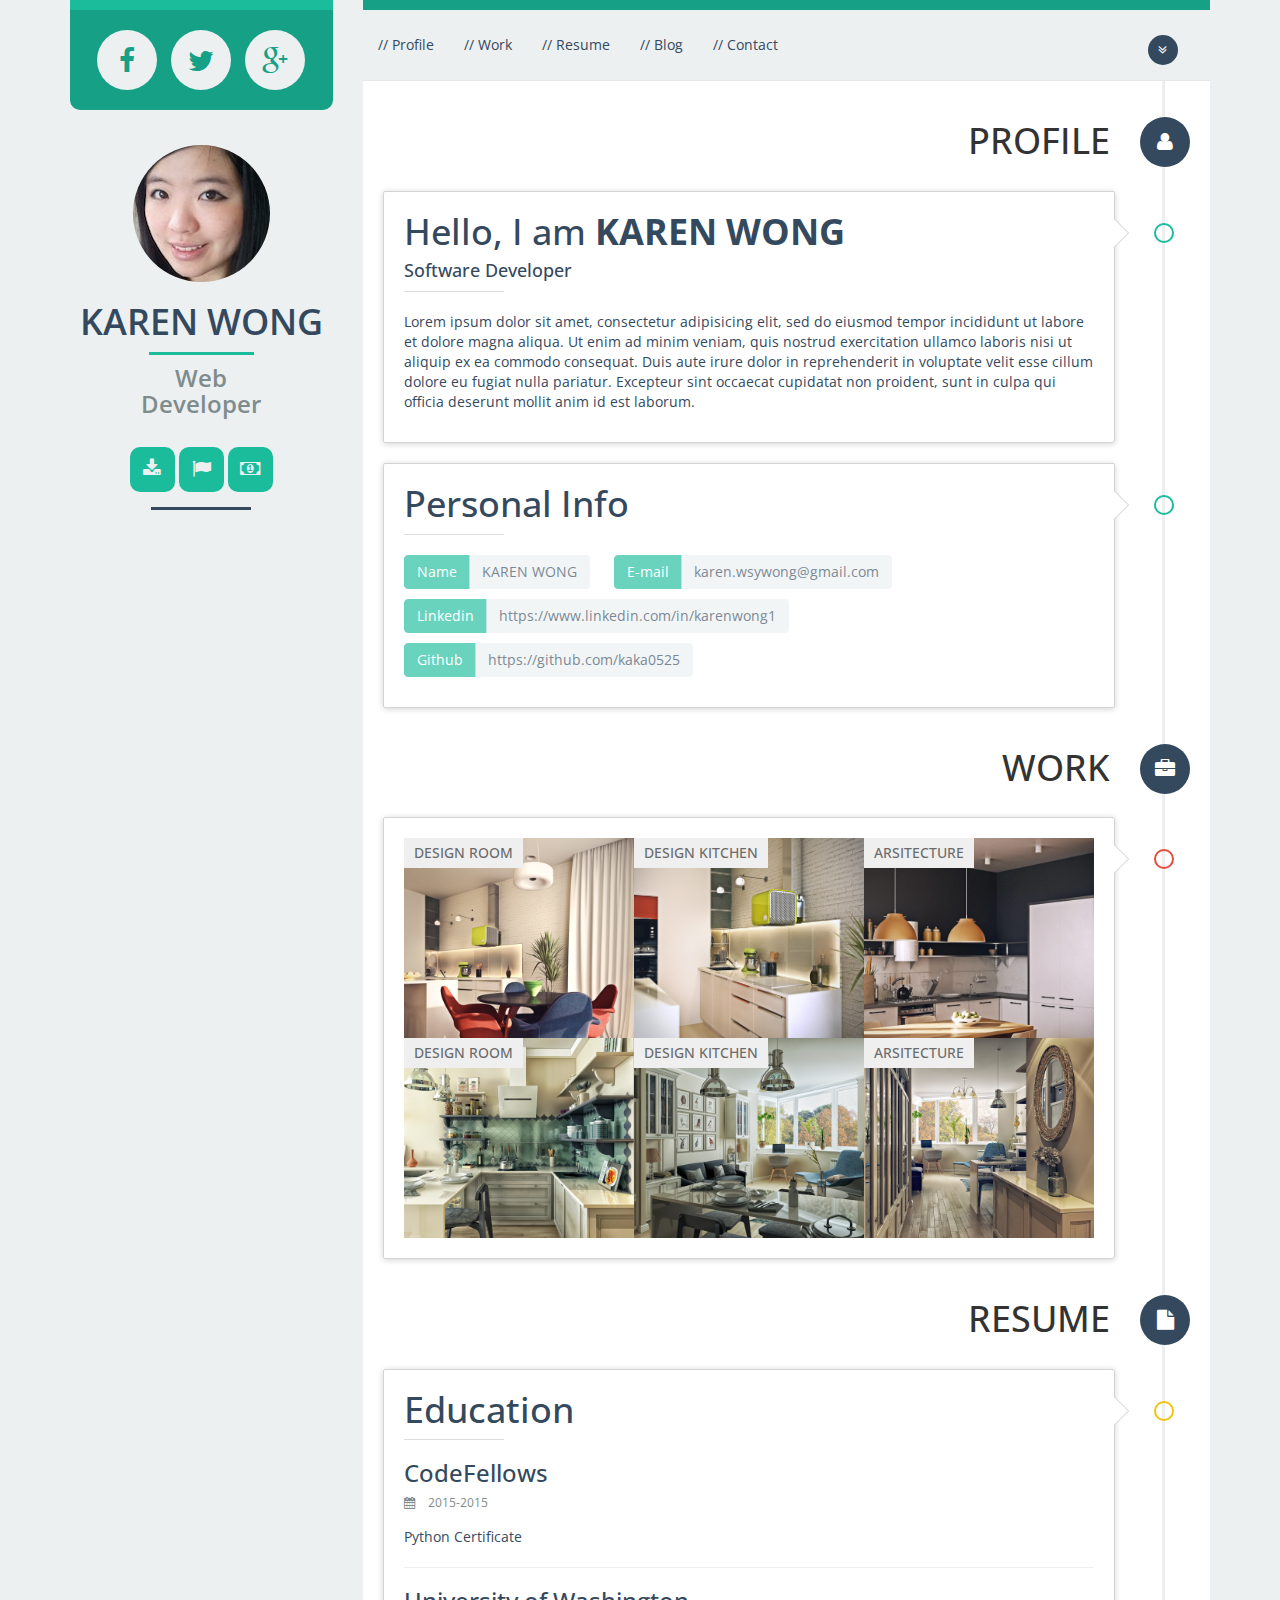
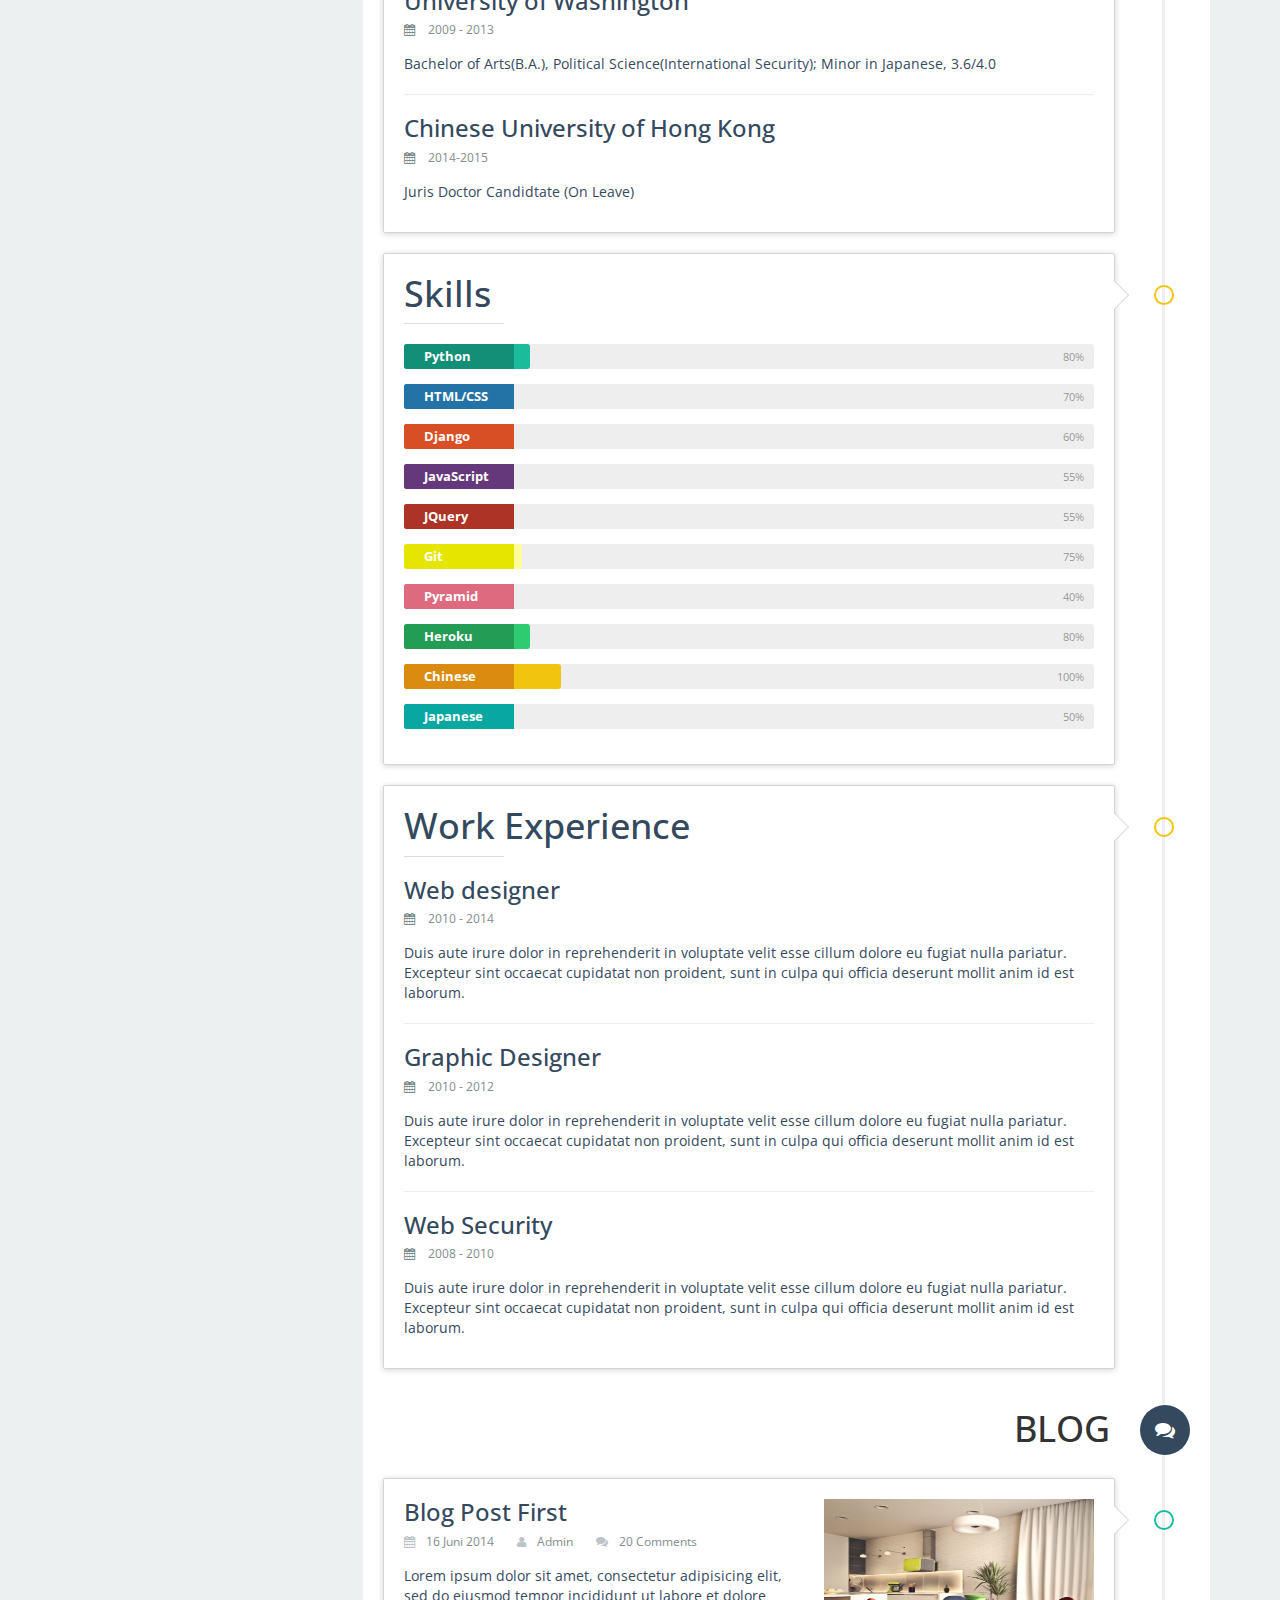
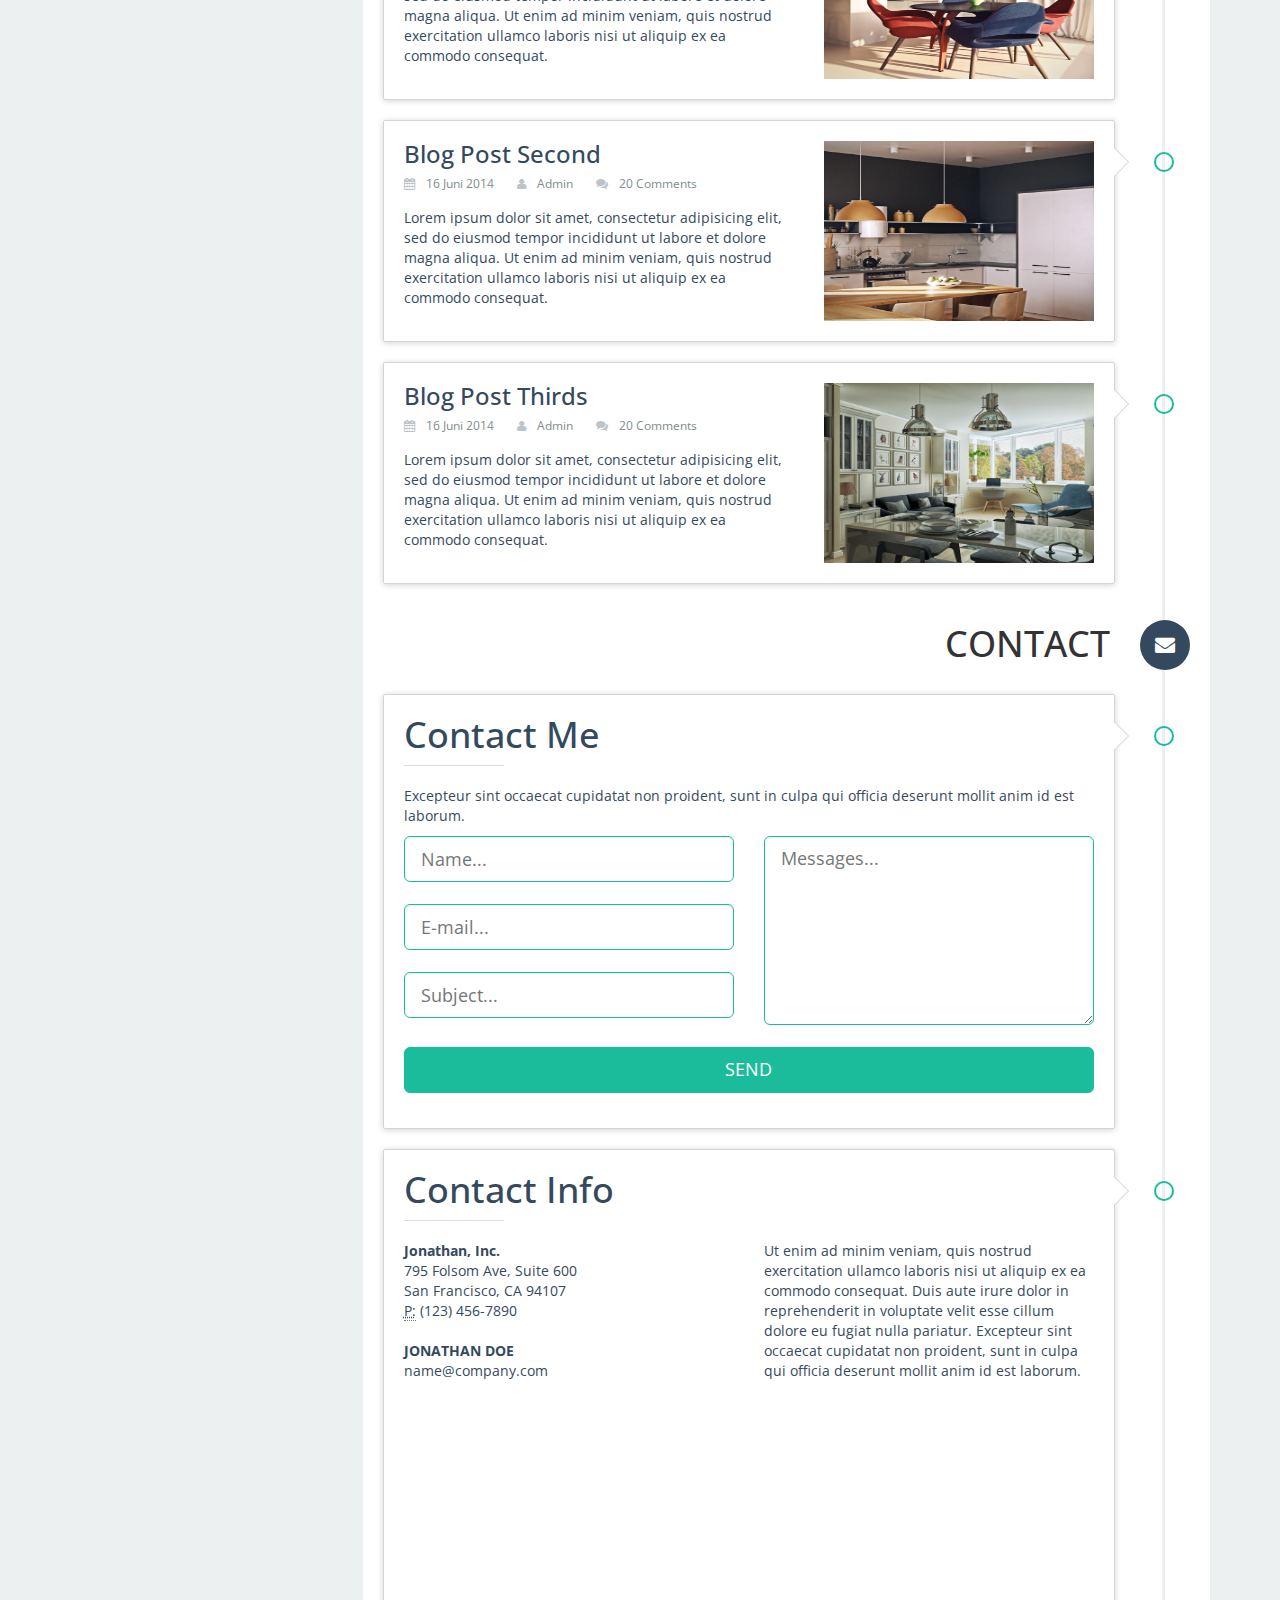
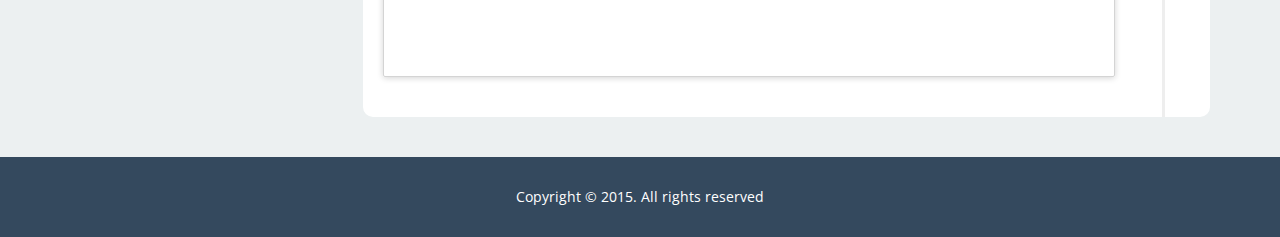
==== karenweb/themes/karenweb/index.html @ 78e3a5cb "initial commit" ====
<!DOCTYPE html>
<html lang="en">
<head>
	<meta charset="utf-8">
    <meta http-equiv="X-UA-Compatible" content="IE=edge">
    <meta name="viewport" content="width=device-width, initial-scale=1">
	<title>Karen Wong</title>
	<meta name="description" content="">
    <meta name="author" content="">
	<link rel="stylesheet" type="text/css" href="css/style.css">
	<!-- HTML5 Shim and Respond.js IE8 support of HTML5 elements and media queries -->
    <!-- WARNING: Respond.js doesn't work if you view the page via file:// -->
    <!--[if lt IE 9]>
      <script src="https://oss.maxcdn.com/libs/html5shiv/3.7.0/html5shiv.js"></script>
      <script src="https://oss.maxcdn.com/libs/respond.js/1.4.2/respond.min.js"></script>
    <![endif]-->
</head>
<body id="page-top">

	<!-- start:main -->
	<div class="container" id="main">
		<div class="row">
			<div class="col-lg-3 col-md-3 col-sm-4 col-xs-12">
				<div id="sidebar">
					<div class="sosmed">
						<div class="text-center">
							<a href="#"><i class="fa fa-facebook fa-2x" data-toggle="tooltip" data-placement="top" title="Facebook"></i></a>
							<a href="#"><i class="fa fa-twitter fa-2x" data-toggle="tooltip" data-placement="top" title="Twitter"></i></a>
							<a href="#"><i class="fa fa-google-plus fa-2x" data-toggle="tooltip" data-placement="top" title="Google Plus"></i></a>
						</div>
					</div>
					<div class="user">
						<div class="text-center">
							<img src="img/user/karen.jpg" class="img-circle">
						</div>
						<div class="user-head">
							<h1>KAREN WONG</h1>
							<div class="hr-center"></div>
							<h5>Web <br>Developer</h5>
						</div>
					</div>
					<div class="link-me">
						<div class="text-center">
							<a href="#"><i class="fa fa-download fa-2x" data-toggle="tooltip" data-placement="top" title="Download My CV"></i></a>
							<a href="#"><i class="fa fa-flag fa-2x" data-toggle="tooltip" data-placement="top" title="Get in Touch"></i></a>
							<a href="#"><i class="fa fa-money fa-2x" data-toggle="tooltip" data-placement="top" title="Hire Me"></i></a>
						</div>
						<div class="hr-center"></div>
					</div>
				</div>
			</div>
			<div class="col-lg-9 col-md-9 col-sm-8 col-xs-12">
				<div id="content">
					<!-- start:navbar -->
					<nav class="navbar navbar-default navbar-static-top" role="navigation">
						<div class="navbar-header page-scroll">
							<button type="button" class="navbar-toggle" data-toggle="collapse" data-target=".navbar-ex1-collapse">
								<span class="sr-only">Toggle navigation</span>
								<span class="icon-bar"></span>
								<span class="icon-bar"></span>
								<span class="icon-bar"></span>
							</button>
						</div>
						<div class="collapse navbar-collapse navbar-ex1-collapse">
							<ul class="nav navbar-nav navbar-left">
								<li class="page-scroll"><a href="#id-profile">// Profile</a></li>
								<li class="page-scroll"><a href="#id-work">// Work</a></li>
								<li class="page-scroll"><a href="#id-resume">// Resume</a></li>
								<li class="page-scroll"><a href="#id-blog">// Blog</a></li>
								<li class="page-scroll"><a href="#id-contact">// Contact</a></li>
							</ul>
							<ul class="nav navbar-nav navbar-right">
								<li class="page-scroll"><a href="#id-work">
									<i class="fa fa-angle-double-down"></i>
								</a></li>
							</ul>
						</div>
					</nav>
					<!-- end:navbar -->

					<!-- start:main content -->
					<div class="main-content">
						<ul class="timeline">
							<!-- start:profile -->
							<li id="id-profile">
								<div class="timeline-badge default"><i class="fa fa-user"></i></div>
								<h1 class="timeline-head">PROFILE</h1>
							</li>
					        <li id="profile">
					          	<div class="timeline-badge primary"></div>
					          	<div class="timeline-panel">
					          		<h1>Hello, I am <strong>KAREN WONG</strong></h1>
					          		<h4>Software Developer</h4>
					          		<div class="hr-left"></div>

					          		<p>Lorem ipsum dolor sit amet, consectetur adipisicing elit, sed do eiusmod
					          		tempor incididunt ut labore et dolore magna aliqua. Ut enim ad minim veniam,
					          		quis nostrud exercitation ullamco laboris nisi ut aliquip ex ea commodo
					          		consequat. Duis aute irure dolor in reprehenderit in voluptate velit esse
					          		cillum dolore eu fugiat nulla pariatur. Excepteur sint occaecat cupidatat non
					          		proident, sunt in culpa qui officia deserunt mollit anim id est laborum.</p>
					          	</div>
					        </li>
					        <li id="personal-info">
					          	<div class="timeline-badge primary"></div>
					          	<div class="timeline-panel">
					          		<h1>Personal Info</h1>
					          		<div class="hr-left"></div>

					          		<div class="btn-group">
									  	<button type="button" disabled class="btn btn-primary">Name</button>
									  	<button type="button" disabled class="btn btn-default">KAREN WONG</button>
									</div>

									<div class="btn-group">
									  	<button type="button" disabled class="btn btn-primary">E-mail</button>
									  	<button type="button" disabled class="btn btn-default">karen.wsywong@gmail.com</button>
									</div>
									<div class="btn-group">
									  	<button type="button" disabled class="btn btn-primary">Linkedin</button>
									  	<button type="button" disabled class="btn btn-default">https://www.linkedin.com/in/karenwong1</button>
									</div>
									<div class="btn-group">
									  	<button type="button" disabled class="btn btn-primary">Github</button>
									  	<button type="button" disabled class="btn btn-default">https://github.com/kaka0525</button>
									</div>
					          	</div>
					        </li>
					        <!-- end:profile -->

					        <!-- start:work -->
					        <li id="id-work">
								<div class="timeline-badge default"><i class="fa fa-briefcase"></i></div>
								<h1 class="timeline-head">WORK</h1>
							</li>
							<li>
					          	<div class="timeline-badge danger"></div>
					          	<div class="timeline-panel">
					            	<div class="timeline-body">
					            		<ul class="thumbs">
								            <li><a href="#thumb1" class="thumbnail" style="background-image: url('img/content/thumbnail.jpg')">
								                <h4>Design Room</h4><span class="description">Get More desain</span></a>
								            </li>
								            <li>
								                <a href="#thumb2" class="thumbnail" style="background-image: url('img/content/thumbnail1.jpg')"><h4>Design Kitchen</h4><span class="description">Beautiful design</span></a>
								            </li>
								            <li>
								                <a href="#thumb3" class="thumbnail" style="background-image: url('img/content/thumbnail3.jpg')"><h4>Arsitecture</h4><span class="description">Clean Design</span></a>
								            </li>
								            <li>
								                <a href="#thumb4" class="thumbnail" style="background-image: url('img/content/thumbnail4.jpg')"><h4>Design Room</h4><span class="description">Beautiful design</span></a>
								            </li>
								            <li>
								                <a href="#thumb5" class="thumbnail" style="background-image: url('img/content/thumbnail5.jpg')"><h4>Design Kitchen</h4><span class="description">Clean Design</span></a>
								            </li>
								            <li>
								                <a href="#thumb6" class="thumbnail" style="background-image: url('img/content/thumbnail6.jpg')"><h4>Arsitecture</h4><span class="description">Get More design</span></a>
								            </li>
								        </ul>

								        <div class="portfolio-content">
								        	<div id="thumb1">
								                <div class="media"><img src="img/content/thumbnail.jpg"/></div>
								                <h1>Design Room</h1>
								                <p>Ut condimentum eros bibendum metus lacinia, ac condimentum justo faucibus. Nam nec dui convallis, sodales sapien in, gravida justo. Pellentesque pulvinar massa a nisl iaculis, quis iaculis elit tincidunt.</p>
								                <a href="#" class="btn btn-primary">Learn More</a>
								            </div>
								            <div id="thumb2">
								                <div class="media"><img src="img/content/thumbnail2.jpg"/></div>
								                <h1>Design Kitchen</h1>
								                <p>Ut condimentum eros bibendum metus lacinia, ac condimentum justo faucibus. Nam nec dui convallis, sodales sapien in, gravida justo. Pellentesque pulvinar massa a nisl iaculis, quis iaculis elit tincidunt.</p>
								                <a href="#" class="btn btn-primary">Learn More</a>
								            </div>
								            <div id="thumb3">
								                <div class="media"><img src="img/content/thumbnail3.jpg"/></div>
								                <h1>Arsitecture</h1>
								                <p>Ut condimentum eros bibendum metus lacinia, ac condimentum justo faucibus. Nam nec dui convallis, sodales sapien in, gravida justo. Pellentesque pulvinar massa a nisl iaculis, quis iaculis elit tincidunt.</p>
								                <a href="#" class="btn btn-primary">Learn More</a>
								            </div>
								            <div id="thumb4">
								                <div class="media"><img src="img/content/thumbnail4.jpg"/></div>
								                <h1>Design Room</h1>
								                <p>Ut condimentum eros bibendum metus lacinia, ac condimentum justo faucibus. Nam nec dui convallis, sodales sapien in, gravida justo. Pellentesque pulvinar massa a nisl iaculis, quis iaculis elit tincidunt.</p>
								                <a href="#" class="btn btn-primary">Learn More</a>
								            </div>
								            <div id="thumb5">
								                <div class="media"><img src="img/content/thumbnail5.jpg"/></div>
								                <h1>Design Kitchen</h1>
								                <p>Ut condimentum eros bibendum metus lacinia, ac condimentum justo faucibus. Nam nec dui convallis, sodales sapien in, gravida justo. Pellentesque pulvinar massa a nisl iaculis, quis iaculis elit tincidunt.</p>
								                <a href="#" class="btn btn-primary">Learn More</a>
								            </div>
								            <div id="thumb6">
								                <div class="media"><img src="img/content/thumbnail6.jpg"/></div>
								                <h1>Arsitecture</h1>
								                <p>Ut condimentum eros bibendum metus lacinia, ac condimentum justo faucibus. Nam nec dui convallis, sodales sapien in, gravida justo. Pellentesque pulvinar massa a nisl iaculis, quis iaculis elit tincidunt.</p>
								                <a href="#" class="btn btn-primary">Learn More</a>
								            </div>
								        </div>
					            	</div>
					          	</div>
					        </li>
					        <!-- end:work -->

					        <!-- start:resume -->
					        <li id="id-resume">
					        	<div class="timeline-badge default"><i class="fa fa-file"></i></div>
					        	<h1 class="timeline-head">RESUME</h1>
					        </li>

					        <li id="resume">
					          	<div class="timeline-badge warning"></div>
					          	<div class="timeline-panel">
						          	<h1>Education</h1>
						          	<div class="hr-left"></div>
						          	<div class="work-experience">
						          		<h3>CodeFellows</h3>
						          		<small><i class="fa fa-calendar"></i> 2015-2015</small>
						          		<p>Python Certificate</p>
						          	</div>
						          	<hr>
						          	<div class="work-experience">
						          		<h3>University of Washington</h3>
						          		<small><i class="fa fa-calendar"></i> 2009 - 2013</small>
						          		<p>Bachelor of Arts(B.A.), Political Science(International Security); Minor in Japanese, 3.6/4.0</p>
						          	</div>
						          	<hr>
						          	<div class="work-experience">
						          		<h3>Chinese University of Hong Kong</h3>
						          		<small><i class="fa fa-calendar"></i> 2014-2015</small>
						          		<p>Juris Doctor Candidtate (On Leave)</p>
						          	</div>
					          	</div>
					        </li>
					        <li>
					          	<div class="timeline-badge warning"></div>
					          	<div class="timeline-panel">
						          	<h1>Skills</h1>
						          	<div class="hr-left"></div>
						          	<div class="skillbar clearfix " data-percent="80%">
										<div class="skillbar-title" style="background: #16a085;"><span>Python</span></div>
										<div class="skillbar-bar" style="background: #1abc9c;"></div>
										<div class="skill-bar-percent">80%</div>
									</div> <!-- End Skill Bar -->

									<div class="skillbar clearfix " data-percent="70%">
										<div class="skillbar-title" style="background: #2980b9;"><span>HTML/CSS</span></div>
										<div class="skillbar-bar" style="background: #3498db;"></div>
										<div class="skill-bar-percent">70%</div>
									</div> <!-- End Skill Bar -->

									<div class="skillbar clearfix " data-percent="60%">
										<div class="skillbar-title" style="background: #F1592A;"><span>Django</span></div>
										<div class="skillbar-bar" style="background: #F1592A;"></div>
										<div class="skill-bar-percent">60%</div>
									</div> <!-- End Skill Bar -->
									<div class="skillbar clearfix " data-percent="55%">
										<div class="skillbar-title" style="background: #703F8A;"><span>JavaScript</span></div>
										<div class="skillbar-bar" style="background: #703F8A;"></div>
										<div class="skill-bar-percent">55%</div>
									</div> <!-- End Skill Bar -->
									<div class="skillbar clearfix " data-percent="55%">
										<div class="skillbar-title" style="background: #c0392b;"><span>JQuery</span></div>
										<div class="skillbar-bar" style="background: #e74c3c;"></div>
										<div class="skill-bar-percent">55%</div>
									</div> <!-- End Skill Bar -->

									<div class="skillbar clearfix " data-percent="75%">
										<div class="skillbar-title" style="background: #FFFF00;"><span>Git</span></div>
										<div class="skillbar-bar" style="background: #FFFF99;"></div>
										<div class="skill-bar-percent">75%</div>
									</div> <!-- End Skill Bar -->

									<div class="skillbar clearfix " data-percent="40%">
										<div class="skillbar-title" style="background: #F7768E;"><span>Pyramid</span></div>
										<div class="skillbar-bar" style="background: #F7768E;"></div>
										<div class="skill-bar-percent">40%</div>
									</div> <!-- End Skill Bar -->


									<div class="skillbar clearfix " data-percent="80%">
										<div class="skillbar-title" style="background: #27ae60;"><span>Heroku</span></div>
										<div class="skillbar-bar" style="background: #2ecc71;"></div>
										<div class="skill-bar-percent">80%</div>
									</div> <!-- End Skill Bar -->

									<div class="skillbar clearfix " data-percent="100%">
										<div class="skillbar-title" style="background: #f39c12;"><span>Chinese</span></div>
										<div class="skillbar-bar" style="background: #f1c40f;"></div>
										<div class="skill-bar-percent">100%</div>
									</div> <!-- End Skill Bar -->
									<div class="skillbar clearfix " data-percent="50%">
										<div class="skillbar-title" style="background: #0ABAB5;"><span>Japanese</span></div>
										<div class="skillbar-bar" style="background: #0ABAB5;"></div>
										<div class="skill-bar-percent">50%</div>
									</div> <!-- End Skill Bar -->
					          	</div>
					        </li>
					        					        </li>
					        <li id="resume">
					          	<div class="timeline-badge warning"></div>
					          	<div class="timeline-panel">
						          	<h1>Work Experience</h1>
						          	<div class="hr-left"></div>
						          	<div class="work-experience">
						          		<h3>Web designer</h3>
						          		<small><i class="fa fa-calendar"></i> 2010 - 2014</small>
						          		<p>Duis aute irure dolor in reprehenderit in voluptate velit esse
						          		cillum dolore eu fugiat nulla pariatur. Excepteur sint occaecat cupidatat non
						          		proident, sunt in culpa qui officia deserunt mollit anim id est laborum.</p>
						          	</div>
						          	<hr>
						          	<div class="work-experience">
						          		<h3>Graphic Designer</h3>
						          		<small><i class="fa fa-calendar"></i> 2010 - 2012</small>
						          		<p>Duis aute irure dolor in reprehenderit in voluptate velit esse
						          		cillum dolore eu fugiat nulla pariatur. Excepteur sint occaecat cupidatat non
						          		proident, sunt in culpa qui officia deserunt mollit anim id est laborum.</p>
						          	</div>
						          	<hr>
						          	<div class="work-experience">
						          		<h3>Web Security</h3>
						          		<small><i class="fa fa-calendar"></i> 2008 - 2010</small>
						          		<p>Duis aute irure dolor in reprehenderit in voluptate velit esse
						          		cillum dolore eu fugiat nulla pariatur. Excepteur sint occaecat cupidatat non
						          		proident, sunt in culpa qui officia deserunt mollit anim id est laborum.</p>
						          	</div>
					          	</div>
					        </li>
					        <!-- end:resume -->

					        <!-- start:blog -->
					        <li id="id-blog">
					        	<div class="timeline-badge default"><i class="fa fa-comments"></i></div>
					        	<h1 class="timeline-head">BLOG</h1>
					        </li>
					        <li>
					          	<div class="timeline-badge primary"></div>
					          	<div class="timeline-panel">
					          		<div class="row" id="blog">
					          			<div class="col-md-7 col-sm-6 col-xs-12">
					          				<div class="blog-content">
					          					<h3><a href="#">Blog Post First</a></h3>
					          					<small><i class="fa fa-calendar"></i> <a href="#">16 Juni 2014</a> <i class="fa fa-user"></i> <a href="#">Admin</a> <i class="fa fa-comments"></i> <a href="#">20 Comments</a></small>
					          					<p>Lorem ipsum dolor sit amet, consectetur adipisicing elit, sed do eiusmod
					          					tempor incididunt ut labore et dolore magna aliqua. Ut enim ad minim veniam,
					          					quis nostrud exercitation ullamco laboris nisi ut aliquip ex ea commodo
					          					consequat.</p>
					          				</div>
					          			</div>
					          			<div class="col-md-5 col-sm-6 col-xs-12">
					          				<img src="img/content/thumbnail.jpg" class="img-responsive">
					          			</div>
					          		</div>
					          	</div>
					        </li>
					        <li>
					          	<div class="timeline-badge primary"></div>
					          	<div class="timeline-panel">
					          		<div class="row" id="blog">
					          			<div class="col-md-7 col-sm-6 col-xs-12">
					          				<div class="blog-content">
					          					<h3><a href="#">Blog Post Second</a></h3>
					          					<small><i class="fa fa-calendar"></i> <a href="#">16 Juni 2014</a> <i class="fa fa-user"></i> <a href="#">Admin</a> <i class="fa fa-comments"></i> <a href="#">20 Comments</a></small>
					          					<p>Lorem ipsum dolor sit amet, consectetur adipisicing elit, sed do eiusmod
					          					tempor incididunt ut labore et dolore magna aliqua. Ut enim ad minim veniam,
					          					quis nostrud exercitation ullamco laboris nisi ut aliquip ex ea commodo
					          					consequat.</p>
					          				</div>
					          			</div>
					          			<div class="col-md-5 col-sm-6 col-xs-12">
					          				<img src="img/content/thumbnail3.jpg" class="img-responsive">
					          			</div>
					          		</div>
					          	</div>
					        </li>
					        <li>
					          	<div class="timeline-badge primary"></div>
					          	<div class="timeline-panel">
					          		<div class="row" id="blog">
					          			<div class="col-md-7 col-sm-6 col-xs-12">
					          				<div class="blog-content">
					          					<h3><a href="#">Blog Post Thirds</a></h3>
					          					<small><i class="fa fa-calendar"></i> <a href="#">16 Juni 2014</a> <i class="fa fa-user"></i> <a href="#">Admin</a> <i class="fa fa-comments"></i> <a href="#">20 Comments</a></small>
					          					<p>Lorem ipsum dolor sit amet, consectetur adipisicing elit, sed do eiusmod
					          					tempor incididunt ut labore et dolore magna aliqua. Ut enim ad minim veniam,
					          					quis nostrud exercitation ullamco laboris nisi ut aliquip ex ea commodo
					          					consequat.</p>
					          				</div>
					          			</div>
					          			<div class="col-md-5 col-sm-6 col-xs-12">
					          				<img src="img/content/thumbnail5.jpg" class="img-responsive">
					          			</div>
					          		</div>
					          	</div>
					        </li>
					        <!-- end:blog -->

					        <!-- start:contact -->
					        <li id="id-contact">
					        	<div class="timeline-badge default"><i class="fa fa-envelope"></i></div>
					        	<h1 class="timeline-head">CONTACT</h1>
					        </li>
					        <li>
					          	<div class="timeline-badge primary"></div>
					          	<div class="timeline-panel">
					          		<h1>Contact Me</h1>
					          		<div class="hr-left"></div>
					          		<p>Excepteur sint occaecat cupidatat non
					          		proident, sunt in culpa qui officia deserunt mollit anim id est laborum.</p>
					          		<form>
					          			<div class="row">
					          				<div class="col-md-6">
					          					<div class="form-group">
					          						<input class="form-control input-lg" placeholder="Name...">
					          					</div>
					          					<div class="form-group">
					          						<input class="form-control input-lg" placeholder="E-mail...">
					          					</div>
					          					<div class="form-group">
					          						<input class="form-control input-lg" placeholder="Subject...">
					          					</div>
					          				</div>
					          				<div class="col-md-6">
					          					<div class="form-group">
					          						<textarea class="form-control input-lg" rows="7" placeholder="Messages..."></textarea>
					          					</div>
					          				</div>
					          			</div>
					          			<div class="form-group">
					          				<button class="btn btn-lg btn-primary btn-block">SEND</button>
					          			</div>
					          		</form>
					          	</div>
					        </li>
					        <li>
					          	<div class="timeline-badge primary"></div>
					          	<div class="timeline-panel">
					          		<h1>Contact Info</h1>
					          		<div class="hr-left"></div>
					          		<div class="row" id="contact">
					          			<div class="col-md-6">
					          				<address>
											  	<strong>Jonathan, Inc.</strong><br>
											  	795 Folsom Ave, Suite 600<br>
											  	San Francisco, CA 94107<br>
											  	<abbr title="Phone">P:</abbr> (123) 456-7890
											</address>

											<address>
											  	<strong>JONATHAN DOE</strong><br>
											  	<a href="mailto:#">name@company.com</a>
											</address>
					          			</div>
					          			<div class="col-md-6">
					          				<p>Ut enim ad minim veniam,
					          				quis nostrud exercitation ullamco laboris nisi ut aliquip ex ea commodo
					          				consequat. Duis aute irure dolor in reprehenderit in voluptate velit esse
					          				cillum dolore eu fugiat nulla pariatur. Excepteur sint occaecat cupidatat non
					          				proident, sunt in culpa qui officia deserunt mollit anim id est laborum.</p>
					          			</div>
					          		</div>
					          		<div class="row">
					          			<div class="col-md-12">
					          				<iframe src="https://www.google.com/maps/embed?pb=!1m18!1m12!1m3!1d63245.97055414073!2d110.37484495!3d-7.803250449999999!2m3!1f0!2f0!3f0!3m2!1i1024!2i768!4f13.1!3m3!1m2!1s0x2e7a5787bd5b6bc5%3A0x21723fd4d3684f71!2sYogyakarta!5e0!3m2!1sen!2s!4v1402929155034" width="100%" height="250" frameborder="0" style="border:0"></iframe>
					          			</div>
					          		</div>
					          	</div>
					        </li>
					        <!-- end:contact -->
					    </ul>
					</div>
					<!-- end:main content -->
				</div>
			</div>
		</div>
	</div>
	<!-- end:main -->

	<!-- start:footer -->
	<footer>
		<div class="container">
			<div class="text-center">
				<p>Copyright &copy; 2015. All rights reserved</p>
			</div>
		</div>
	</footer>
	<!-- end:footer -->

	<!-- start:javascript -->
	<script src="js/jquery-1.11.1.min.js"></script>
	<script src="js/bootstrap.min.js"></script>
	<script src="js/karen.js"></script>
	<script src="js/portfolio.jquery.js"></script>
	<script src="js/jquery.easing.min.js"></script>
	<script src="js/scrolling-nav.js"></script>
	<script src="js/jquery.scrollUp.js"></script>
	<!-- end:javascript -->

</body>
</html>
---- karenweb/themes/karenweb/css/style.css ----
/*
	Name	: Marinka Theme;
	Version	: 1.0;
	Created : 16 Juni 2014;
*/

/*	IMPORT
===========================*/

@import url('bootstrap.min.css');
@import url('font-awesome.min.css');
@import url('portfolio.jquery.css');
@import url(http://fonts.googleapis.com/css?family=Open+Sans:400,300,600,700,800);

/* GENERAL
===========================*/

html, body{
	margin: 0;
	padding: 0;
}

body{
	font-family: "Open Sans", sans-serif;
	font-weight: 400;
	background-color: #ecf0f1;
	scrollbar-face-color: #121212;
}

::-webkit-scrollbar {
	width: 8px;
}

::-webkit-scrollbar-track {
	background-color: #121212;
}

::-webkit-scrollbar-thumb {
	background-color: #1ccdab;
	-webkit-border-radius: 2px;
	   -moz-border-radius: 2px;
	    -ms-border-radius: 2px;
		 -o-border-radius: 2px;
			border-radius: 2px;
}

::-webkit-scrollbar-button {
	display: none;
}

::-webkit-scrollbar-corner {
	background-color: #000000;
}

#scrollUp {
	bottom: 20px;
	right: 20px;
	height: 38px;  /* Height of image */
	width: 38px; /* Width of image */
	background: url(../img/top.png) no-repeat;
}

.btn.btn-default{
	background-color: #ecf0f1;
	color: #34495e;
	border: 1px solid #ecf0f1;
}

.btn.btn-default:hover{
	background-color: #bdc3c7;
	color: #34495e;
	border: 1px solid #bdc3c7;
	transition: all 1s ease;
	-webkit-transition: all 1s ease;
	   -moz-transition: all 1s ease;
	    -ms-transition: all 1s ease;
	     -o-transition: all 1s ease;
}

.btn.btn-primary{
	background-color: #1abc9c;
	color: #fff;
	border: 1px solid #1abc9c;
}

.btn.btn-primary:hover{
	background-color: #16a085;
	color: #fff;
	border: 1px solid #16a085;
	transition: all 1s ease;
	-webkit-transition: all 1s ease;
	   -moz-transition: all 1s ease;
	    -ms-transition: all 1s ease;
	     -o-transition: all 1s ease;
}

.btn.btn-success{
	background-color: #2ecc71;
	color: #fff;
	border: 1px solid #2ecc71;
}

.btn.btn-success:hover{
	background-color: #27ae60;
	color: #fff;
	border: 1px solid #27ae60;
	transition: all 1s ease;
	-webkit-transition: all 1s ease;
	   -moz-transition: all 1s ease;
	    -ms-transition: all 1s ease;
	     -o-transition: all 1s ease;
}

.btn.btn-info{
	background-color: #3498db;
	color: #fff;
	border: 1px solid #3498db;
}

.btn.btn-info:hover{
	background-color: #2980b9;
	color: #fff;
	border: 1px solid #2980b9;
	transition: all 1s ease;
	-webkit-transition: all 1s ease;
	   -moz-transition: all 1s ease;
	    -ms-transition: all 1s ease;
	     -o-transition: all 1s ease;
}

.btn.btn-warning{
	background-color: #f1c40f;
	color: #fff;
	border: 1px solid #f1c40f;
}

.btn.btn-warning:hover{
	background-color: #f39c12;
	color: #fff;
	border: 1px solid #f39c12;
	transition: all 1s ease;
	-webkit-transition: all 1s ease;
	   -moz-transition: all 1s ease;
	    -ms-transition: all 1s ease;
	     -o-transition: all 1s ease;
}

.btn.btn-danger{
	background-color: #e74c3c;
	color: #fff;
	border: 1px solid #e74c3c;
}

.btn.btn-danger{
	background-color: #c0392b;
	color: #fff;
	border: 1px solid #c0392b;
	transition: all 1s ease;
	-webkit-transition: all 1s ease;
	   -moz-transition: all 1s ease;
	    -ms-transition: all 1s ease;
	     -o-transition: all 1s ease;
}

.btn-group{
	margin-right: 20px;
	margin-bottom: 10px;
}

.input-lg{
	margin-bottom: 22px;
}

.form-control{
	border: 1px solid #1abc9c;
}

.form-control:focus{
	border: 1px solid #ecf0f1;
	box-shadow: none;
	-webkit-box-shadow: none;
	   -moz-box-shadow: none;
	    -ms-box-shadow: none;
	     -o-box-shadow: none;
	background-color: #ecf0f1;
	transition: all 1s ease;
	-webkit-transition: all 1s ease;
	   -moz-transition: all 1s ease;
	    -ms-transition: all 1s ease;
	     -o-transition: all 1s ease;
}

/* SIDEBAR
===========================*/

#sidebar{
	border-top: 10px solid #1abc9c;
	margin-bottom: 30px;
}

#sidebar .sosmed{
	background-color: #16a085;
	margin-bottom: 35px;
	padding: 20px;
	color: #ecf0f1;
	border-bottom-right-radius: 10px;
	-webkit-border-bottom-right-radius: 10px;
	   -moz-border-bottom-right-radius: 10px;
	    -ms-border-bottom-right-radius: 10px;
	     -o-border-bottom-right-radius: 10px;
	border-bottom-left-radius: 10px;
	-webkit-border-bottom-left-radius: 10px;
	   -moz-border-bottom-left-radius: 10px;
	    -ms-border-bottom-left-radius: 10px;
	     -o-border-bottom-left-radius: 10px;
}

#sidebar .sosmed a{
	color: #ecf0f1;
	margin-right: 5px;
	margin-left: 5px;
}

#sidebar .sosmed a i.fa{
	background-color: #ecf0f1;
	color: #16a085;
	width: 60px;
	height: 60px;
	border-radius: 100%;
	-webkit-border-radius: 100%;
	   -moz-border-radius: 100%;
	    -ms-border-radius: 100%;
	     -o-border-radius: 100%;
	padding-top: 18px;
}

#sidebar .sosmed a i.fa:hover{
	background-color: #bdc3c7;
	transition: all 1s ease;
	-webkit-transition: all 1s ease;
	   -moz-transition: all 1s ease;
	    -ms-transition: all 1s ease;
	     -o-transition: all 1s ease;
}

#sidebar .user{
	margin-bottom: 30px;
}

/*#sidebar .user img{
	border: 10px solid #bdc3c7;
}*/

#sidebar .user .user-head{
	text-align: center;
}

#sidebar .user .user-head h1{
	color: #34495e;
	font-weight: 600;
}

#sidebar .user .user-head h5{
	font-weight: 600;
	color: #7f8c8d;
	font-size: 18pt;
}

#sidebar .user .user-head .hr-center{
	height: 3px;
	background-color: #1abc9c;
	width: 40%;
	display: block;
	margin: 0 auto;
}

#sidebar .link-me{
	margin-top: 30px;
}

#sidebar .link-me i.fa{
	background-color: #1abc9c;
	color: #ecf0f1;
	width: 45px;
	height: 45px;
	padding-top: 13px;
	border-radius: 10px;
	font-size: 14pt;
	-webkit-border-radius: 10px;
	   -moz-border-radius: 10px;
	    -ms-border-radius: 10px;
	     -o-border-radius: 10px;
}

#sidebar .link-me i.fa:hover{
	background-color: #bdc3c7;
	transition: all 1s ease;
	-webkit-transition: all 1s ease;
	   -moz-transition: all 1s ease;
	    -ms-transition: all 1s ease;
	     -o-transition: all 1s ease;
}

#sidebar .link-me .hr-center{
	height: 3px;
	background-color: #34495e;
	margin: 0 auto;
	width: 100px;
	margin-top: 15px;
}

/* CONTENT
===========================*/

#content{
	background-color: #fff;
	border-top: 10px solid #16a085;
	border-bottom-right-radius: 10px;
	-webkit-border-bottom-right-radius: 10px;
	   -moz-border-bottom-right-radius: 10px;
	    -ms-border-bottom-right-radius: 10px;
	     -o-border-bottom-right-radius: 10px;
	border-bottom-left-radius: 10px;
	-webkit-border-bottom-left-radius: 10px;
	   -moz-border-bottom-left-radius: 10px;
	    -ms-border-bottom-left-radius: 10px;
	     -o-border-bottom-left-radius: 10px;
}

#content .navbar{
	margin-bottom: 0;
	background-color: #ecf0f1;
}

#content .navbar-default .navbar-nav > .active > a,
#content .navbar-default .navbar-nav > .active > a:hover,
#content .navbar-default .navbar-nav > .active > a:focus{
	border-radius: 6px;
	-webkit-border-radius: 6px;
	   -moz-border-radius: 6px;
	    -ms-border-radius: 6px;
	     -o-border-radius: 6px;
}

#content .navbar-default .navbar-collapse,
#content .navbar-default .navbar-form{
	margin-top: 10px;
}

#content .navbar-default ul.nav li a{
	color: #34495e;
}

#content .navbar-default ul.nav li a:hover{
	color: #1abc9c;
	transition: all 1s ease;
	-webkit-transition: all 1s ease;
	   -moz-transition: all 1s ease;
	    -ms-transition: all 1s ease;
	     -o-transition: all 1s ease;
}

#content .navbar ul.nav.navbar-right{
	margin-right: 17px !important;
}

#content .navbar ul.nav.navbar-right i.fa{
	background-color: #34495e;
	color: #fff;
	width: 30px;
	padding-top: 8px;
	padding-left: 10px;
	border-radius: 100%;
	-webkit-border-radius: 100%;
	   -moz-border-radius: 100%;
	    -ms-border-radius: 100%;
	     -o-border-radius: 100%;
	height: 30px;
}

#content .main-content{
	padding: 0 20px;
}

.timeline {
  	list-style: none;
  	padding: 20px 0 20px;
  	position: relative;
}

.timeline:before {
  	top: 0;
  	bottom: 0;
  	position: absolute;
  	content: " ";
  	width: 3px;
  	background-color: #eeeeee;
  	right: 25px;
  	margin-left: -1.5px;
}

.timeline > li {
  	margin-bottom: 20px;
  	position: relative;
}

.timeline > li:before,
.timeline > li:after {
  	content: " ";
  	display: table;
}

.timeline > li:after {
  	clear: both;
}

.timeline > li:before,
.timeline > li:after {
  	content: " ";
  	display: table;
}

.timeline > li:after {
  	clear: both;
}

.timeline > li > .timeline-panel {
  	width: calc( 100% - 75px );
  	float: left;
  	color: #34495e;
  	border: 1px solid #d4d4d4;
  	border-radius: 2px;
  	padding: 20px;
  	position: relative;
  	-webkit-box-shadow: 0 1px 6px rgba(0, 0, 0, 0.175);
  	box-shadow: 0 1px 6px rgba(0, 0, 0, 0.175);
}

.timeline > li > .timeline-panel:before {
  	position: absolute;
  	top: 26px;
  	right: -15px;
  	display: inline-block;
  	border-top: 15px solid transparent;
  	border-left: 15px solid #ccc;
  	border-right: 0 solid #ccc;
  	border-bottom: 15px solid transparent;
  	content: " ";
}

.timeline > li > .timeline-panel:after {
  	position: absolute;
  	top: 27px;
  	right: -14px;
  	display: inline-block;
  	border-top: 14px solid transparent;
  	border-left: 14px solid #fff;
  	border-right: 0 solid #fff;
  	border-bottom: 14px solid transparent;
  	content: " ";
}

.timeline > li > .timeline-panel h1{
	margin-top: 0;
}

.timeline > li > .timeline-panel .hr-left{
	height: 1px;
	width: 100px;
	margin-bottom: 20px;
	background-color: #ddd;
}

.timeline .timeline-head{
	text-align: right;
	margin-right: 80px;
	margin-top: 20px;
}

.timeline > li > .timeline-badge {
  	color: #fff;
  	width: 50px;
  	height: 50px;
  	line-height: 50px;
  	font-size: 1.4em;
  	text-align: center;
  	position: absolute;
  	top: 16px;
  	right: 0px;
  	margin-left: -25px;
  	background-color: #999999;
  	z-index: 100;
  	border-top-right-radius: 50%;
  	border-top-left-radius: 50%;
  	border-bottom-right-radius: 50%;
  	border-bottom-left-radius: 50%;
}

.timeline > li.timeline-inverted > .timeline-panel {
  	float: right;
}

.timeline > li.timeline-inverted > .timeline-panel:before {
  	border-left-width: 0;
  	border-right-width: 15px;
  	left: -15px;
  	right: auto;
}

.timeline > li.timeline-inverted > .timeline-panel:after {
  	border-left-width: 0;
  	border-right-width: 14px;
  	left: -14px;
  	right: auto;
}

.timeline-badge.primary {
  	background-color: transparent !important;
  	width: 20px !important;
  	height: 20px !important;
  	right: 16.5px !important;
  	top: 32px !important;
  	border: 2px solid #1abc9c;
}

.timeline-badge.success {
  	background-color: transparent !important;
  	width: 20px !important;
  	height: 20px !important;
  	right: 16.5px !important;
  	top: 32px !important;
  	border: 2px solid #2ecc71;
}

.timeline-badge.warning {
  	background-color: transparent !important;
  	width: 20px !important;
  	height: 20px !important;
  	right: 16.5px !important;
  	top: 32px !important;
  	border: 2px solid #f1c40f;
}

.timeline-badge.danger {
  	background-color: transparent !important;
  	width: 20px !important;
  	height: 20px !important;
  	right: 16.5px !important;
  	top: 32px !important;
  	border: 2px solid #e74c3c;
}

.timeline-badge.info {
  	background-color: transparent !important;
  	width: 20px !important;
  	height: 20px !important;
  	right: 16.5px !important;
  	top: 32px !important;
  	border: 2px solid #3498db;
}

.timeline-badge.default{
	background-color: #34495e !important;
}

.timeline-title {
  	margin-top: 0;
  	color: inherit;
}

.timeline-body > p,
.timeline-body > ul {
  	margin-bottom: 0;
}

.timeline-body > p + p {
  	margin-top: 5px;
}

/*	WORK
==========================*/

.thumbnail{
	padding: 0;
	border: none;
}

.thumbnail:hover{
	border: none;
}

/*	RESUME
==========================*/

#resume i.fa{
	margin-right: 10px;
}

/*	WORK EXPERIENCE
==========================*/

.work-experience h3{
	margin-bottom: 5px;
}

.work-experience small{
	color: #7f8c8d;
}

.work-experience p{
	margin-top: 15px;
}

/*	Skills
===========================*/

.skillbar {
	position:relative;
	display:block;
	margin-bottom:15px;
	width:100%;
	background:#eee;
	height:25px;
	border-radius:3px;
	-moz-border-radius:3px;
	-webkit-border-radius:3px;
	-webkit-transition:0.4s linear;
	-moz-transition:0.4s linear;
	-ms-transition:0.4s linear;
	-o-transition:0.4s linear;
	transition:0.4s linear;
	-webkit-transition-property:width, background-color;
	-moz-transition-property:width, background-color;
	-ms-transition-property:width, background-color;
	-o-transition-property:width, background-color;
	transition-property:width, background-color;
}

.skillbar-title {
	position:absolute;
	top:0;
	left:0;
	width:110px;
	font-weight:bold;
	font-size:13px;
	color:#ffffff;
	background:#6adcfa;
	-webkit-border-top-left-radius:3px;
	-webkit-border-bottom-left-radius:4px;
	-moz-border-radius-topleft:3px;
	-moz-border-radius-bottomleft:3px;
	border-top-left-radius:3px;
	border-bottom-left-radius:3px;
}

.skillbar-title span {
	display:block;
	background:rgba(0, 0, 0, 0.1);
	padding:0 20px;
	height:25px;
	line-height:25px;
	-webkit-border-top-left-radius:3px;
	-webkit-border-bottom-left-radius:3px;
	-moz-border-radius-topleft:3px;
	-moz-border-radius-bottomleft:3px;
	border-top-left-radius:3px;
	border-bottom-left-radius:3px;
}

.skillbar-bar {
	height:25px;
	width:0px;
	background:#6adcfa;
	border-radius:3px;
	-moz-border-radius:3px;
	-webkit-border-radius:3px;
}

.skill-bar-percent {
	position:absolute;
	right:10px;
	top:0;
	font-size:11px;
	height:25px;
	line-height:25px;
	color:#ffffff;
	color:rgba(0, 0, 0, 0.4);
}

/*	BLOG
==============================*/

#blog .blog-content h3{
	margin-top: 0;
	margin-bottom: 5px;
}

#blog .blog-content h3 a{
	text-decoration: none;
	color: #34495e;
}

#blog .blog-content h3 a:hover{
	color: #1abc9c;
	transition: all 1s ease;
	-webkit-transition: all 1s ease;
	   -moz-transition: all 1s ease;
	    -ms-transition: all 1s ease;
	     -o-transition: all 1s ease;
}

#blog .blog-content small i.fa{
	margin-right: 8px;
	color: #bdc3c7;
}

#blog .blog-content small a{
	margin-right: 20px;
	color: #7f8c8d;
	text-decoration: none;
}

#blog .blog-content small a:hover{
	color: #1abc9c;
	transition: all 1s ease;
	-webkit-transition: all 1s ease;
	   -moz-transition: all 1s ease;
	    -ms-transition: all 1s ease;
	     -o-transition: all 1s ease;
}

#blog .blog-content p{
	margin-top: 15px;
}

#blog img{
	height: 180px;
	width: 100%;
}

/*	CONTACT
===========================*/

#contact a{
	color: #34495e;
	text-decoration: none;
}

#contact a:hover{
	color: #1abc9c;
	transition: all 1s ease;
	-webkit-transition: all 1s ease;
	   -moz-transition: all 1s ease;
	    -ms-transition: all 1s ease;
	     -o-transition: all 1s ease;
}

/*	FOOTER
=============================*/

footer{
	background-color: #34495e;
	padding: 30px 20px 20px 20px;
	margin-top: 30px;
}

footer p{
	color: #fff;
}

.top-nav-collapse {
        /* Customize the look and feel of the collapsed top nav here */
        padding: 0;
        background-color: #08c;
        border-bottom: 1px scroller #ccc;
        z-index: 1030 !important;
        position: fixed !important;
    }

/*	RESPONSIVE
=============================*/

/* Smartphones (portrait) ----------- */
@media only screen and (max-width : 320px) {
/* Styles */

}

@media only screen and (max-width : 480px) {
/* Styles */

	.timeline-panel h1{
		font-size: 20pt;
	}

	.timeline-panel p{
		font-size: 10pt;
	}

	.timeline-panel address{
		font-size: 10pt;
	}

	.timeline-panel .skillbar-title{
		width: 55px;
	}

	.timeline-panel .skillbar-title span{
		padding: 0 5px;
		font-size: 6pt;
	}

	.timeline-panel .skill-bar-percent{
		font-size: 6pt;
	}

	#personal-info .btn-group button{
		font-size: 8pt;
	}

}
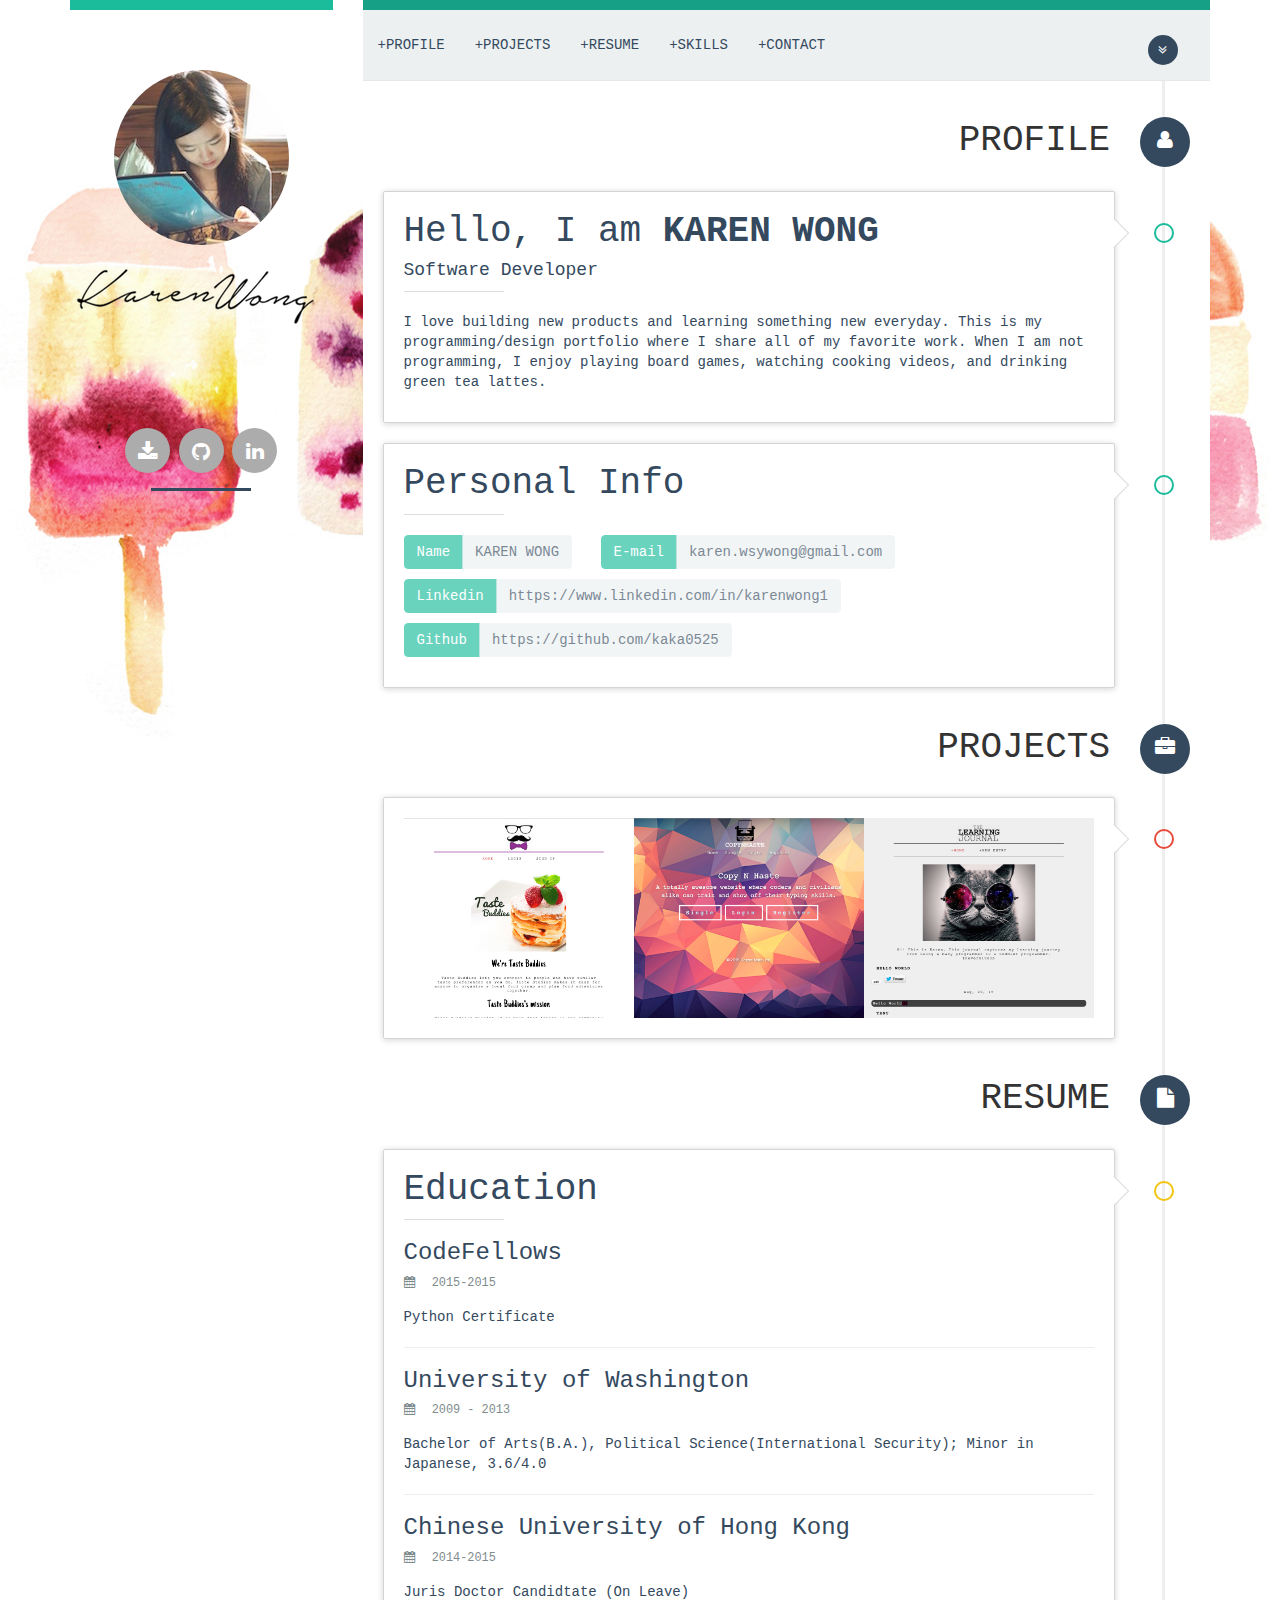
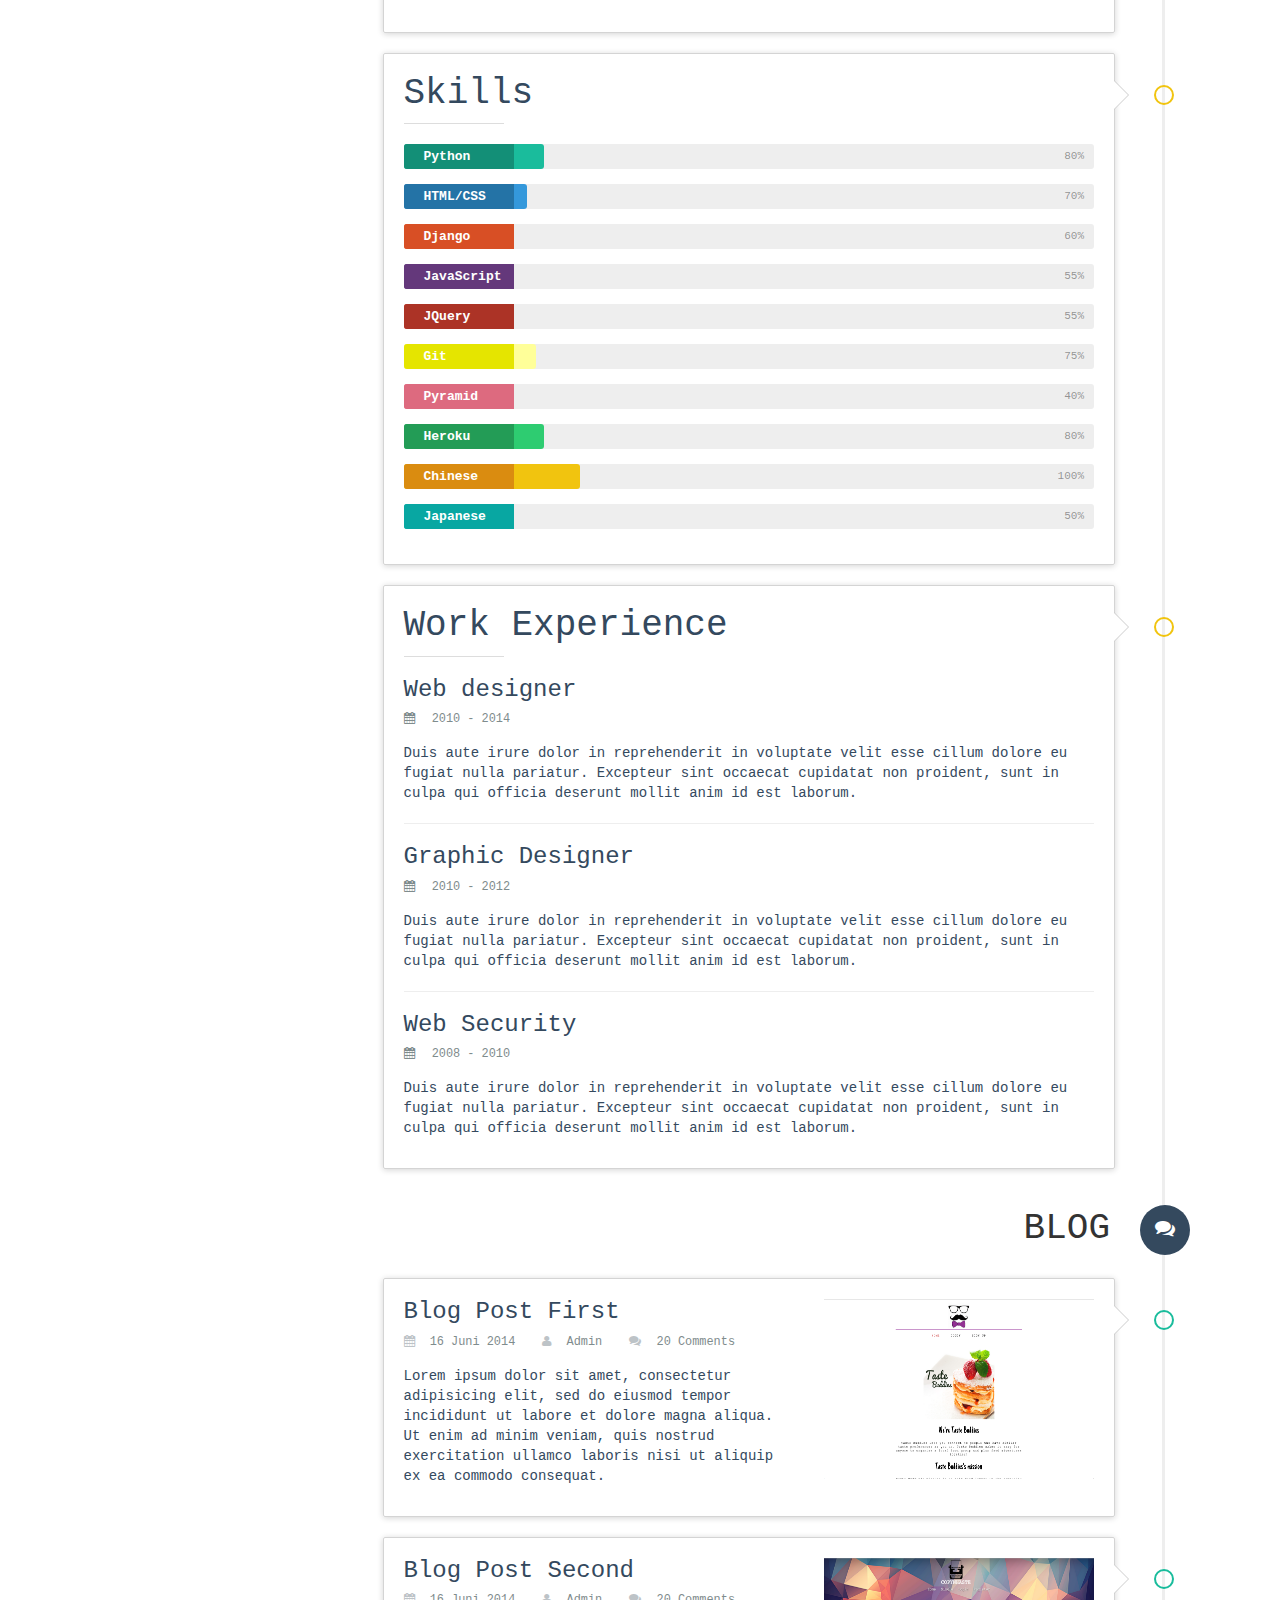
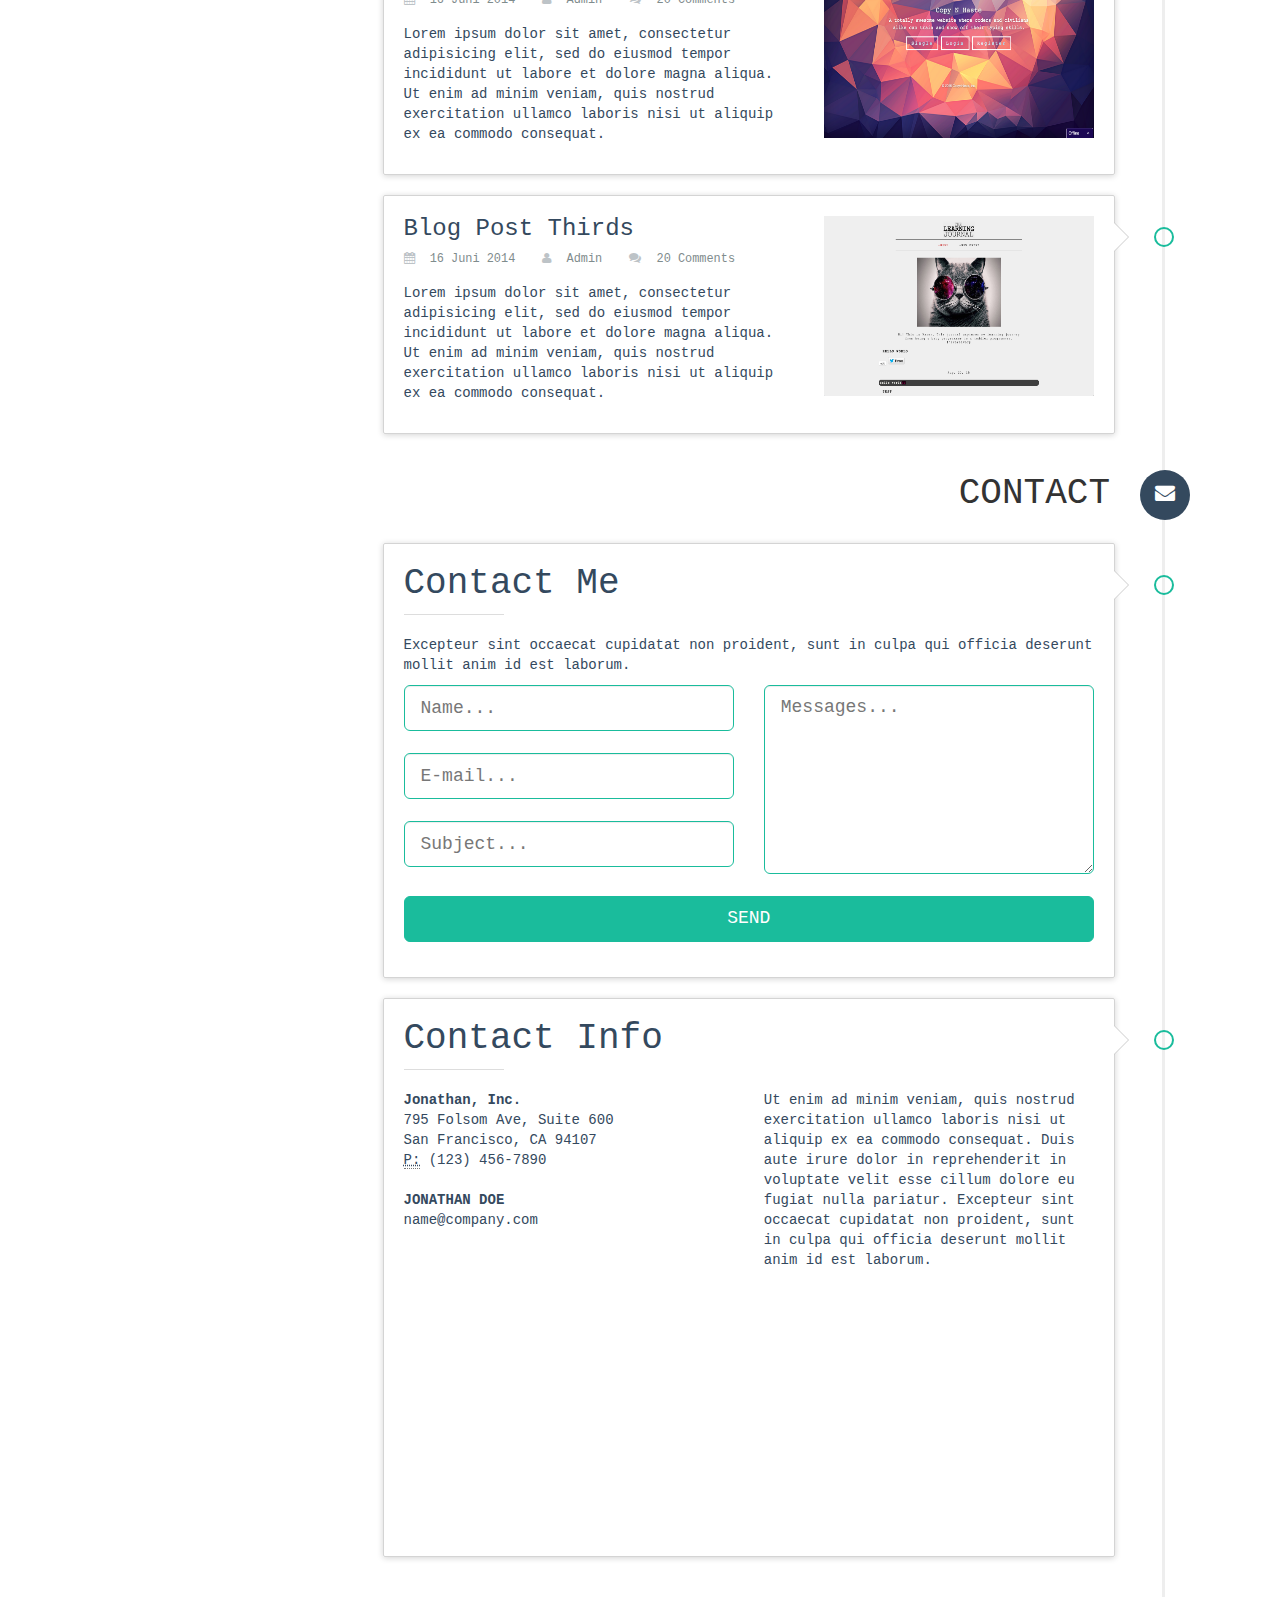
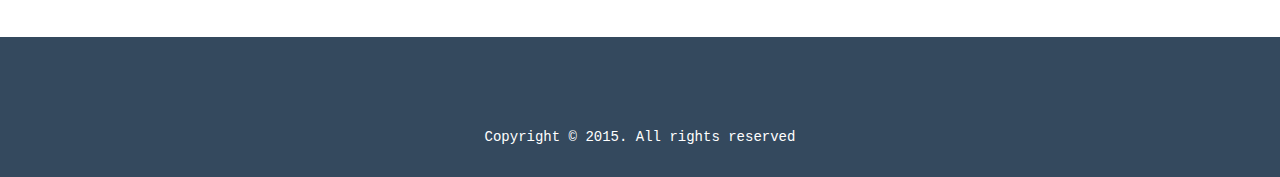
==== commit 3355f370: "change nav bar structure and add pictures" ====
--- a/karenweb/themes/karenweb/index.html
+++ b/karenweb/themes/karenweb/index.html
@@ -22,28 +22,23 @@
 		<div class="row">
 			<div class="col-lg-3 col-md-3 col-sm-4 col-xs-12">
 				<div id="sidebar">
-					<div class="sosmed">
+<!-- 					<div class="sosmed">
 						<div class="text-center">
-							<a href="#"><i class="fa fa-facebook fa-2x" data-toggle="tooltip" data-placement="top" title="Facebook"></i></a>
-							<a href="#"><i class="fa fa-twitter fa-2x" data-toggle="tooltip" data-placement="top" title="Twitter"></i></a>
-							<a href="#"><i class="fa fa-google-plus fa-2x" data-toggle="tooltip" data-placement="top" title="Google Plus"></i></a>
+							<a href="#"><i class="fa fa-github fa-2x" data-toggle="tooltip" data-placement="top" title="Github"></i></a>
+							<a href="#"><i class="fa fa-linkedin fa-2x" data-toggle="tooltip" data-placement="top" title="Linkedin"></i></a>
 						</div>
-					</div>
+					</div> -->
 					<div class="user">
 						<div class="text-center">
 							<img src="img/user/karen.jpg" class="img-circle">
-						</div>
-						<div class="user-head">
-							<h1>KAREN WONG</h1>
-							<div class="hr-center"></div>
-							<h5>Web <br>Developer</h5>
+							<img src="img/content/signature.png">
 						</div>
 					</div>
 					<div class="link-me">
 						<div class="text-center">
 							<a href="#"><i class="fa fa-download fa-2x" data-toggle="tooltip" data-placement="top" title="Download My CV"></i></a>
-							<a href="#"><i class="fa fa-flag fa-2x" data-toggle="tooltip" data-placement="top" title="Get in Touch"></i></a>
-							<a href="#"><i class="fa fa-money fa-2x" data-toggle="tooltip" data-placement="top" title="Hire Me"></i></a>
+							<a href="https://github.com/kaka0525"><i class="fa fa-github fa-2x" data-toggle="tooltip" data-placement="top" title="Github"></i></a>
+							<a href="https://www.linkedin.com/in/karenwong1"><i class="fa fa-linkedin fa-2x" data-toggle="tooltip" data-placement="top" title="Connect with me!"></i></a>
 						</div>
 						<div class="hr-center"></div>
 					</div>
@@ -63,11 +58,11 @@
 						</div>
 						<div class="collapse navbar-collapse navbar-ex1-collapse">
 							<ul class="nav navbar-nav navbar-left">
-								<li class="page-scroll"><a href="#id-profile">// Profile</a></li>
-								<li class="page-scroll"><a href="#id-work">// Work</a></li>
-								<li class="page-scroll"><a href="#id-resume">// Resume</a></li>
-								<li class="page-scroll"><a href="#id-blog">// Blog</a></li>
-								<li class="page-scroll"><a href="#id-contact">// Contact</a></li>
+								<li class="page-scroll"><a href="#id-profile">+PROFILE</a></li>
+								<li class="page-scroll"><a href="#id-work">+PROJECTS</a></li>
+								<li class="page-scroll"><a href="#id-resume">+RESUME</a></li>
+								<li class="page-scroll"><a href="#id-blog">+SKILLS</a></li>
+								<li class="page-scroll"><a href="#id-contact">+CONTACT</a></li>
 							</ul>
 							<ul class="nav navbar-nav navbar-right">
 								<li class="page-scroll"><a href="#id-work">
@@ -93,12 +88,8 @@
 					          		<h4>Software Developer</h4>
 					          		<div class="hr-left"></div>
 
-					          		<p>Lorem ipsum dolor sit amet, consectetur adipisicing elit, sed do eiusmod
-					          		tempor incididunt ut labore et dolore magna aliqua. Ut enim ad minim veniam,
-					          		quis nostrud exercitation ullamco laboris nisi ut aliquip ex ea commodo
-					          		consequat. Duis aute irure dolor in reprehenderit in voluptate velit esse
-					          		cillum dolore eu fugiat nulla pariatur. Excepteur sint occaecat cupidatat non
-					          		proident, sunt in culpa qui officia deserunt mollit anim id est laborum.</p>
+					          		<p>I love building new products and learning something new everyday. This is my programming/design portfolio where I share all of my favorite work. When I am not programming, I enjoy playing board games, watching cooking videos, and drinking green tea lattes.
+                                   </p>
 					          	</div>
 					        </li>
 					        <li id="personal-info">
@@ -131,69 +122,43 @@
 					        <!-- start:work -->
 					        <li id="id-work">
 								<div class="timeline-badge default"><i class="fa fa-briefcase"></i></div>
-								<h1 class="timeline-head">WORK</h1>
+								<h1 class="timeline-head">PROJECTS</h1>
 							</li>
 							<li>
 					          	<div class="timeline-badge danger"></div>
 					          	<div class="timeline-panel">
 					            	<div class="timeline-body">
 					            		<ul class="thumbs">
-								            <li><a href="#thumb1" class="thumbnail" style="background-image: url('img/content/thumbnail.jpg')">
-								                <h4>Design Room</h4><span class="description">Get More desain</span></a>
+								            <li><a href="#thumb1" class="thumbnail" style="background-image: url('img/content/thumbnail.png')">
+								              <!--   <h4>Taste Buddies</h4> --><span class="description">Taste Buddies</span></a>
 								            </li>
 								            <li>
-								                <a href="#thumb2" class="thumbnail" style="background-image: url('img/content/thumbnail1.jpg')"><h4>Design Kitchen</h4><span class="description">Beautiful design</span></a>
+								                <a href="#thumb2" class="thumbnail" style="background-image: url('img/content/thumbnail1.png')"><!-- <h4>Copy&Haste</h4> --><span class="description">CopynHaste</span></a>
 								            </li>
 								            <li>
-								                <a href="#thumb3" class="thumbnail" style="background-image: url('img/content/thumbnail3.jpg')"><h4>Arsitecture</h4><span class="description">Clean Design</span></a>
-								            </li>
-								            <li>
-								                <a href="#thumb4" class="thumbnail" style="background-image: url('img/content/thumbnail4.jpg')"><h4>Design Room</h4><span class="description">Beautiful design</span></a>
-								            </li>
-								            <li>
-								                <a href="#thumb5" class="thumbnail" style="background-image: url('img/content/thumbnail5.jpg')"><h4>Design Kitchen</h4><span class="description">Clean Design</span></a>
-								            </li>
-								            <li>
-								                <a href="#thumb6" class="thumbnail" style="background-image: url('img/content/thumbnail6.jpg')"><h4>Arsitecture</h4><span class="description">Get More design</span></a>
+								                <a href="#thumb3" class="thumbnail" style="background-image: url('img/content/thumbnail2.png')"><!-- <h4>Py Journal</h4> --><span class="description">Py Journal</span></a>
 								            </li>
 								        </ul>
 
 								        <div class="portfolio-content">
 								        	<div id="thumb1">
-								                <div class="media"><img src="img/content/thumbnail.jpg"/></div>
-								                <h1>Design Room</h1>
-								                <p>Ut condimentum eros bibendum metus lacinia, ac condimentum justo faucibus. Nam nec dui convallis, sodales sapien in, gravida justo. Pellentesque pulvinar massa a nisl iaculis, quis iaculis elit tincidunt.</p>
-								                <a href="#" class="btn btn-primary">Learn More</a>
+								                <div class="media"><img src="img/content/thumbnail.png"/></div>
+								                <h1>Taste Buddies</h1>
+
+								                <p>A Python social media app that allows users to connect with each other by creating groups with similar food preferences, location and age. Taste Buddies was built in Pyramid and deployed using Fabric onto AWS in 4 days. Future plans for Taste Buddies are to include restaurants information through Yelp’s API and implement a scheduling tool. </p>
+								                <a href="https://github.com/kaka0525/taste-buddies" class="btn btn-primary">Learn More</a>
 								            </div>
 								            <div id="thumb2">
-								                <div class="media"><img src="img/content/thumbnail2.jpg"/></div>
-								                <h1>Design Kitchen</h1>
-								                <p>Ut condimentum eros bibendum metus lacinia, ac condimentum justo faucibus. Nam nec dui convallis, sodales sapien in, gravida justo. Pellentesque pulvinar massa a nisl iaculis, quis iaculis elit tincidunt.</p>
-								                <a href="#" class="btn btn-primary">Learn More</a>
+								                <div class="media"><img src="img/content/thumbnail1.png"/></div>
+								                <h1>CopynHaste</h1>
+								                <p>A Python educational typing app that allows a single player or multiple players to practice typing randomly generated Python code from GitHub. CopynHaste was built in Django and deployed onto AWS in 4 days. Future plans for CopynHaste include supporting different languages and selecting opponents instead of a random matchup. </p>
+								                <a href="http://copynhaste.com/" class="btn btn-primary">Learn More</a>
 								            </div>
 								            <div id="thumb3">
-								                <div class="media"><img src="img/content/thumbnail3.jpg"/></div>
-								                <h1>Arsitecture</h1>
-								                <p>Ut condimentum eros bibendum metus lacinia, ac condimentum justo faucibus. Nam nec dui convallis, sodales sapien in, gravida justo. Pellentesque pulvinar massa a nisl iaculis, quis iaculis elit tincidunt.</p>
-								                <a href="#" class="btn btn-primary">Learn More</a>
-								            </div>
-								            <div id="thumb4">
-								                <div class="media"><img src="img/content/thumbnail4.jpg"/></div>
-								                <h1>Design Room</h1>
-								                <p>Ut condimentum eros bibendum metus lacinia, ac condimentum justo faucibus. Nam nec dui convallis, sodales sapien in, gravida justo. Pellentesque pulvinar massa a nisl iaculis, quis iaculis elit tincidunt.</p>
-								                <a href="#" class="btn btn-primary">Learn More</a>
-								            </div>
-								            <div id="thumb5">
-								                <div class="media"><img src="img/content/thumbnail5.jpg"/></div>
-								                <h1>Design Kitchen</h1>
-								                <p>Ut condimentum eros bibendum metus lacinia, ac condimentum justo faucibus. Nam nec dui convallis, sodales sapien in, gravida justo. Pellentesque pulvinar massa a nisl iaculis, quis iaculis elit tincidunt.</p>
-								                <a href="#" class="btn btn-primary">Learn More</a>
-								            </div>
-								            <div id="thumb6">
-								                <div class="media"><img src="img/content/thumbnail6.jpg"/></div>
-								                <h1>Arsitecture</h1>
-								                <p>Ut condimentum eros bibendum metus lacinia, ac condimentum justo faucibus. Nam nec dui convallis, sodales sapien in, gravida justo. Pellentesque pulvinar massa a nisl iaculis, quis iaculis elit tincidunt.</p>
-								                <a href="#" class="btn btn-primary">Learn More</a>
+								                <div class="media"><img src="img/content/thumbnail2.png"/></div>
+								                <h1>Py Journal</h1>
+								                <p>My Python learning journal that is built in Pyramid and deployed onto heroku. The website supports MarkDown to create and edit my journal entries and has the feature to tweet the title of a post and link to share my learning experience with my followers</p>
+								                <a href="http://pyjournal.karenswong.com/" class="btn btn-primary">Learn More</a>
 								            </div>
 								        </div>
 					            	</div>
@@ -348,7 +313,7 @@
 					          				</div>
 					          			</div>
 					          			<div class="col-md-5 col-sm-6 col-xs-12">
-					          				<img src="img/content/thumbnail.jpg" class="img-responsive">
+					          				<img src="img/content/thumbnail.png" class="img-responsive">
 					          			</div>
 					          		</div>
 					          	</div>
@@ -368,7 +333,7 @@
 					          				</div>
 					          			</div>
 					          			<div class="col-md-5 col-sm-6 col-xs-12">
-					          				<img src="img/content/thumbnail3.jpg" class="img-responsive">
+					          				<img src="img/content/thumbnail1.png" class="img-responsive">
 					          			</div>
 					          		</div>
 					          	</div>
@@ -388,7 +353,7 @@
 					          				</div>
 					          			</div>
 					          			<div class="col-md-5 col-sm-6 col-xs-12">
-					          				<img src="img/content/thumbnail5.jpg" class="img-responsive">
+					          				<img src="img/content/thumbnail2.png" class="img-responsive">
 					          			</div>
 					          		</div>
 					          	</div>
--- a/karenweb/themes/karenweb/css/style.css
+++ b/karenweb/themes/karenweb/css/style.css
@@ -21,9 +21,10 @@
 }
 
 body{
-	font-family: "Open Sans", sans-serif;
+	font-family: "Courier", sans-serif;
 	font-weight: 400;
-	background-color: #ecf0f1;
+/*	background-color: #ecf0f1;*/
+    background: url(../img/content/popsicle.jpg) no-repeat center center fixed;
 	scrollbar-face-color: #121212;
 }
 
@@ -279,17 +280,17 @@
 }
 
 #sidebar .link-me i.fa{
-	background-color: #1abc9c;
-	color: #ecf0f1;
+	background-color: #acacac;
+	color: white;
 	width: 45px;
 	height: 45px;
 	padding-top: 13px;
 	border-radius: 10px;
-	font-size: 14pt;
-	-webkit-border-radius: 10px;
-	   -moz-border-radius: 10px;
-	    -ms-border-radius: 10px;
-	     -o-border-radius: 10px;
+	font-size: 16pt;
+	-webkit-border-radius: 50px;
+	   -moz-border-radius: 50px;
+	    -ms-border-radius: 50px;
+	     -o-border-radius: 50px;
 }
 
 #sidebar .link-me i.fa:hover{
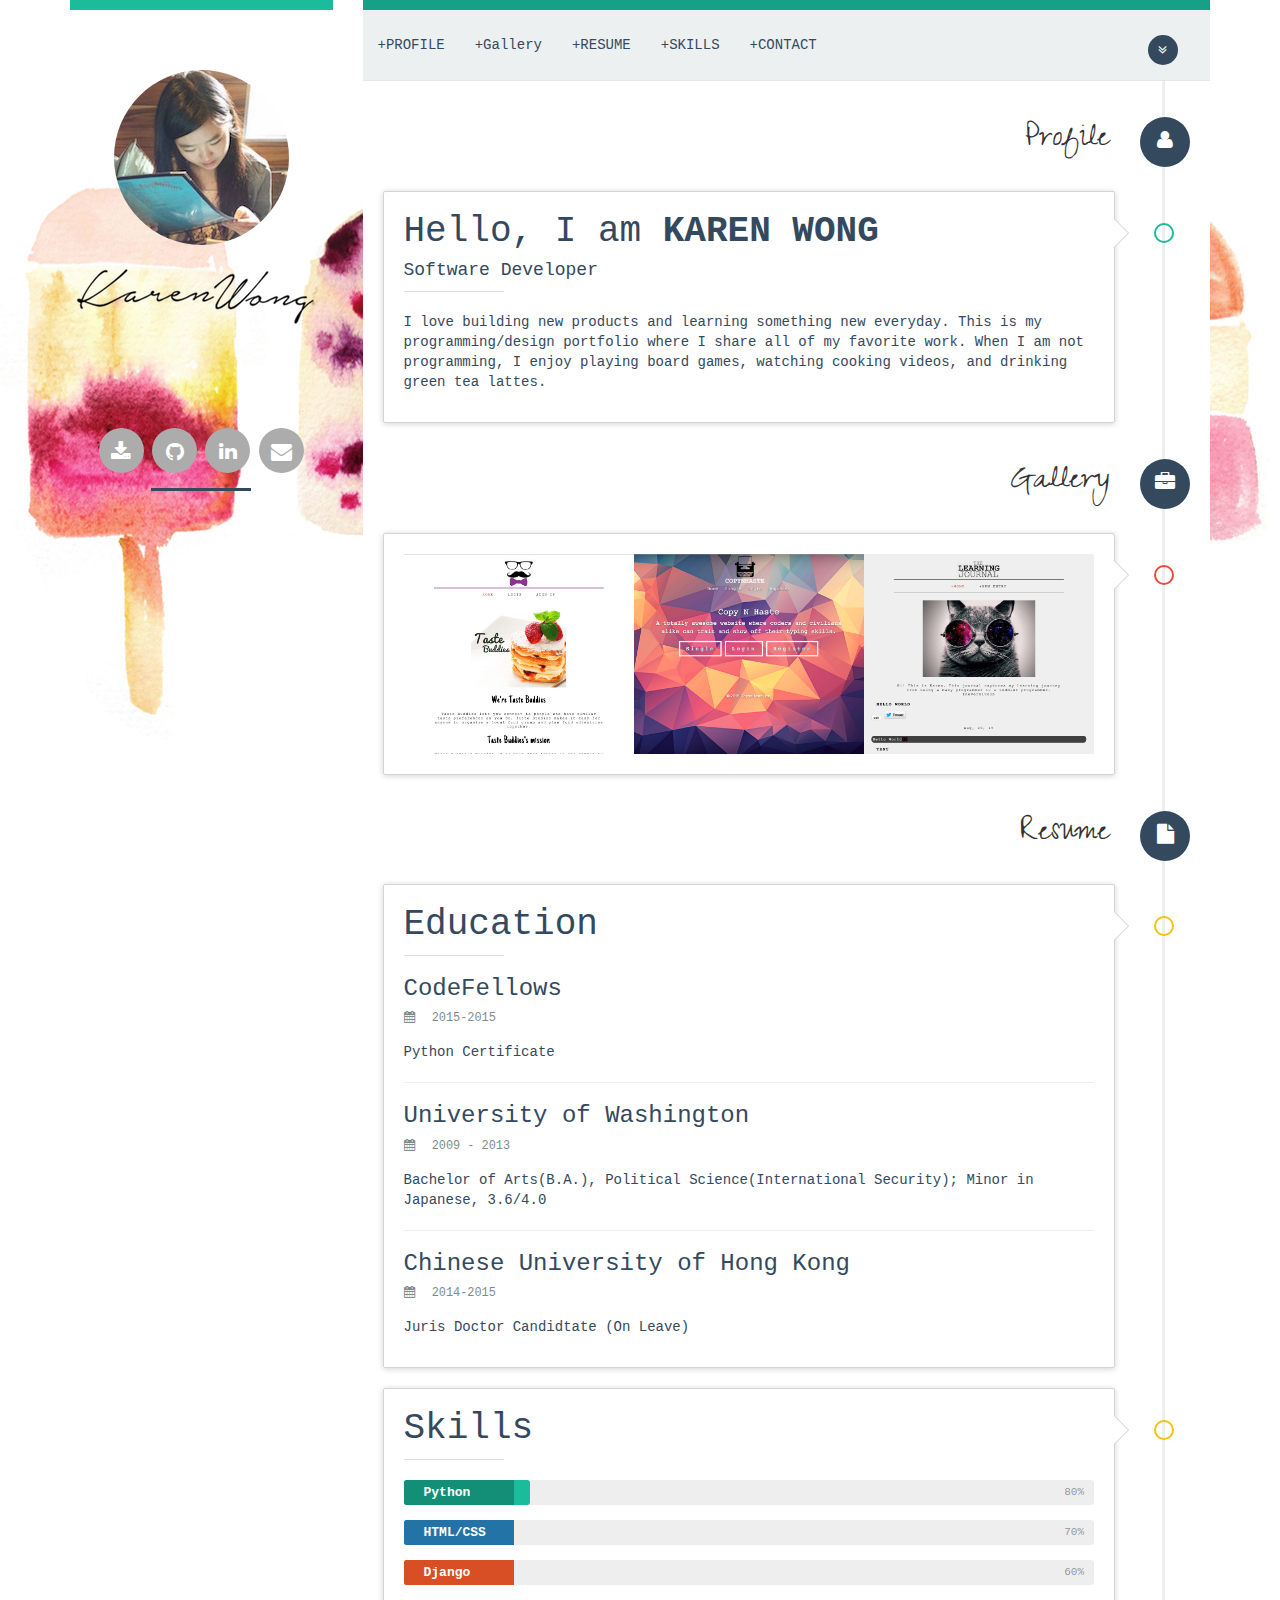
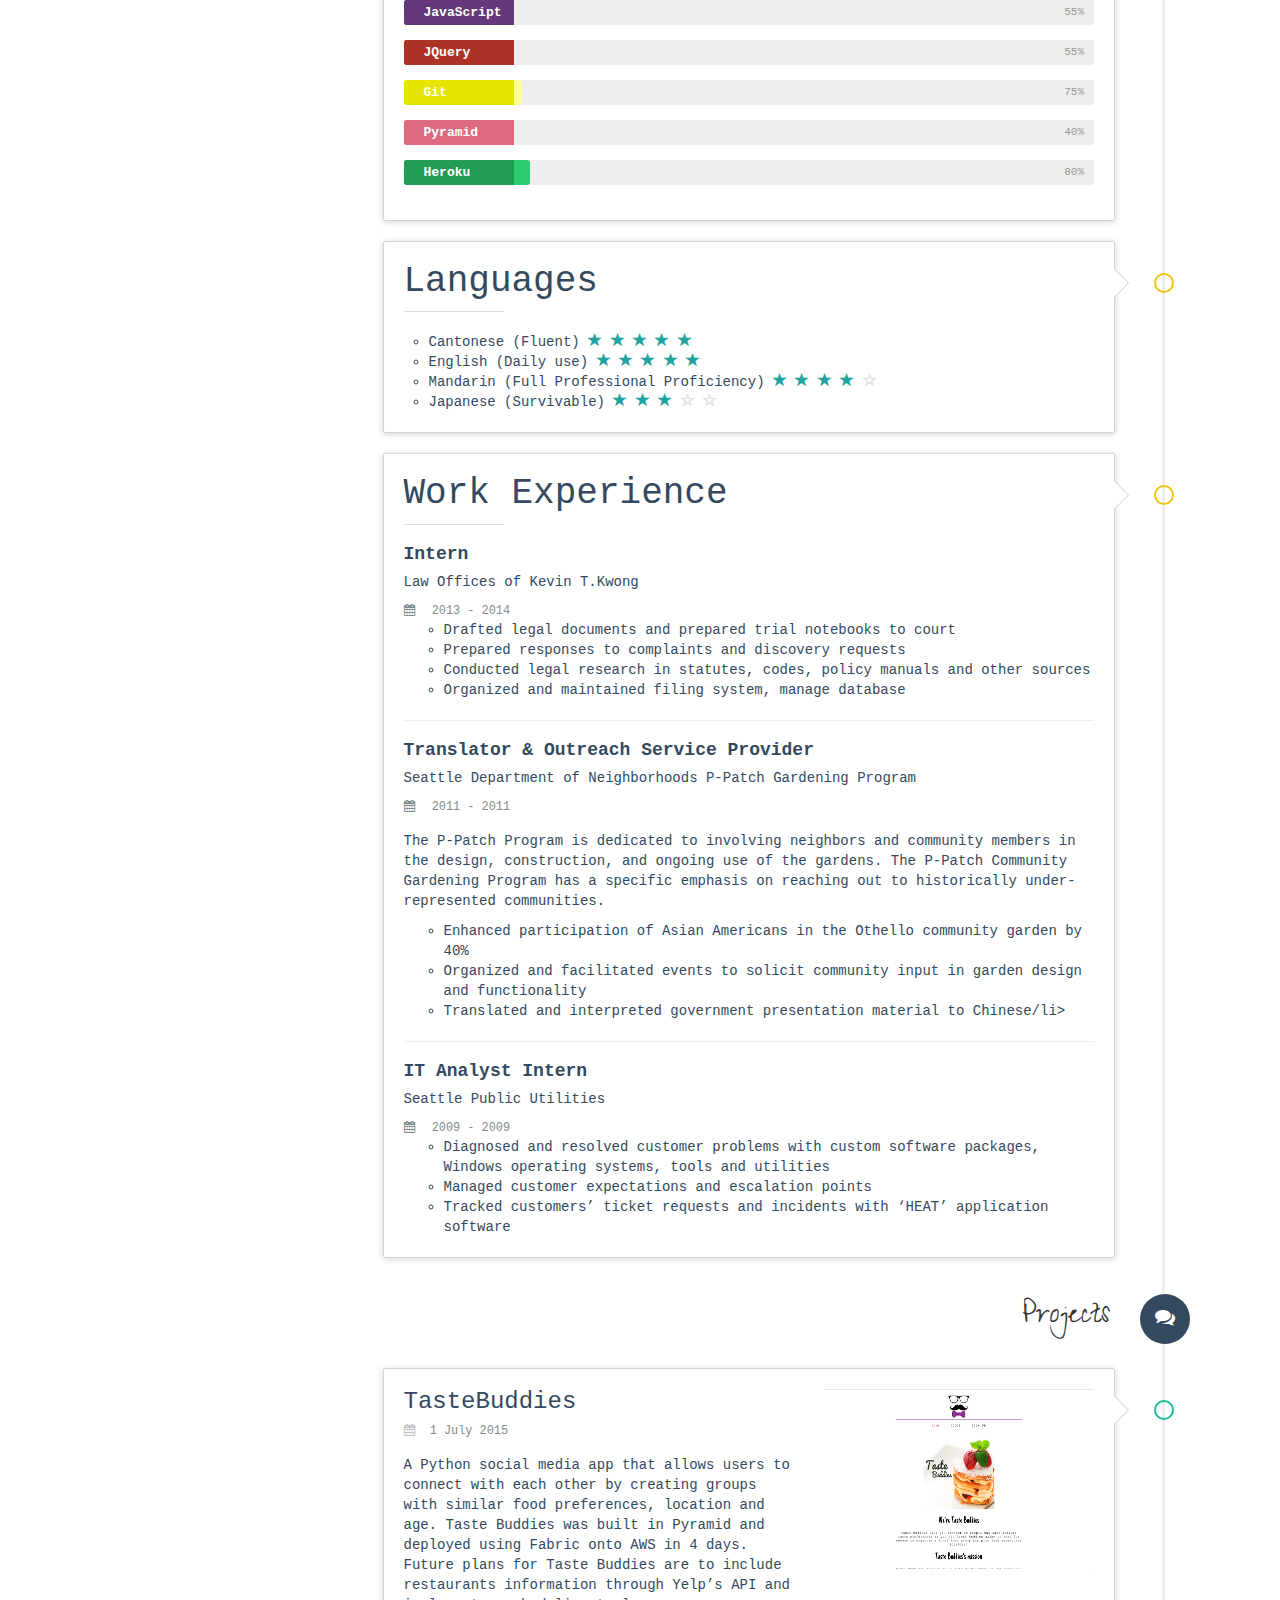
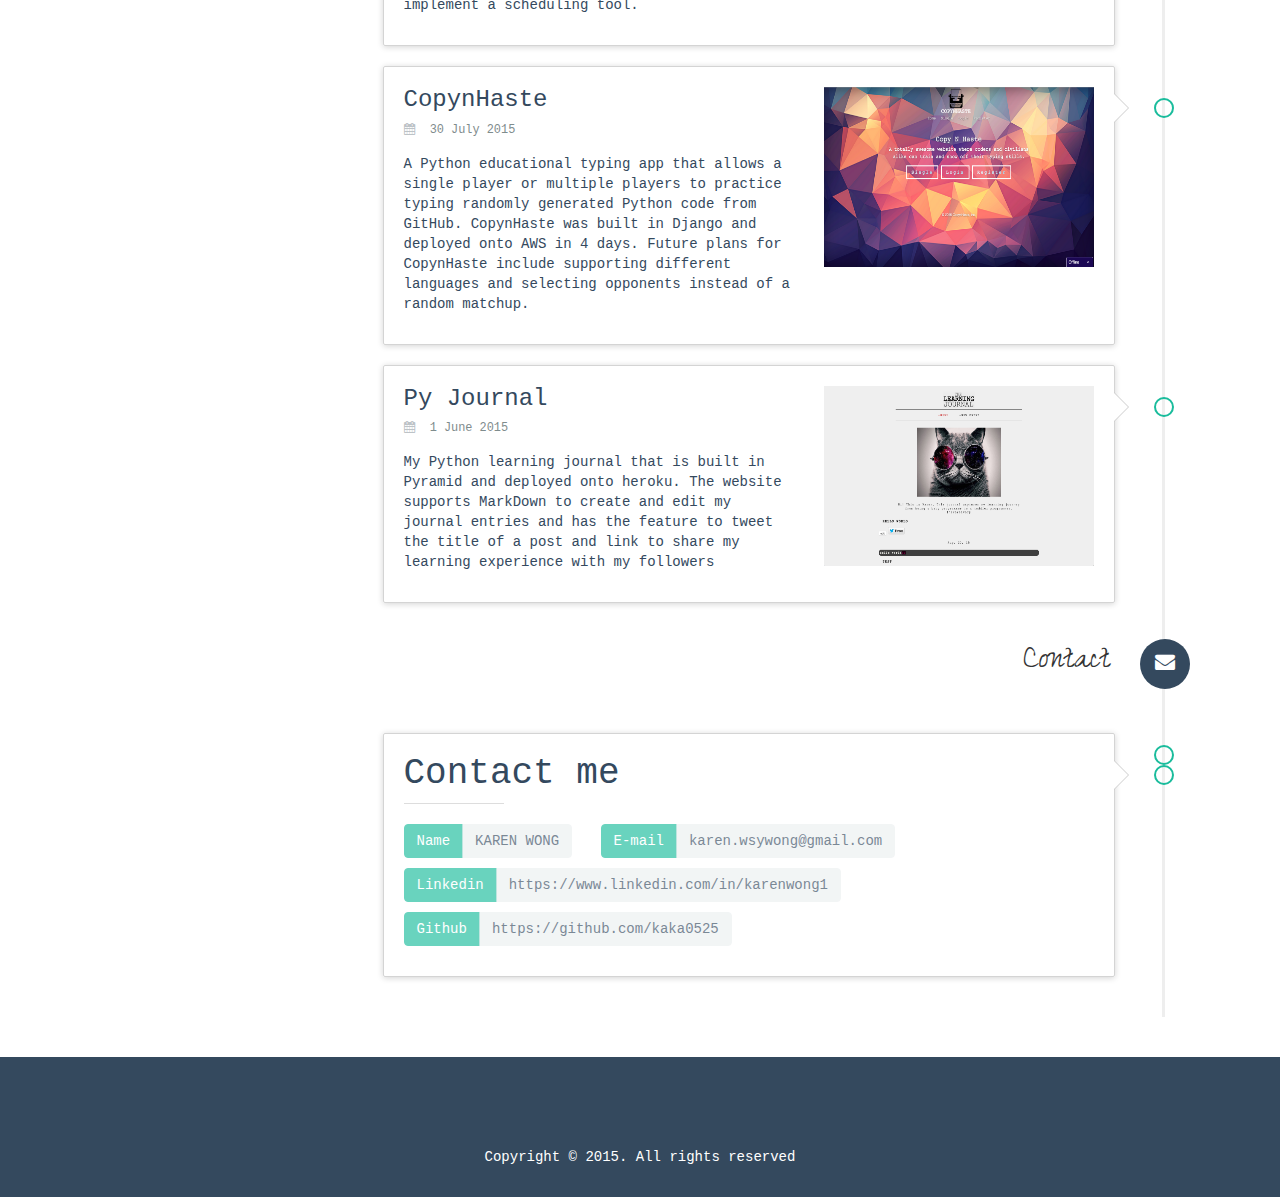
==== commit 0139e09f: "add email button and add language section" ====
--- a/karenweb/themes/karenweb/index.html
+++ b/karenweb/themes/karenweb/index.html
@@ -8,6 +8,7 @@
 	<meta name="description" content="">
     <meta name="author" content="">
 	<link rel="stylesheet" type="text/css" href="css/style.css">
+	<link href='https://fonts.googleapis.com/css?family=Zeyada' rel='stylesheet' type='text/css'>
 	<!-- HTML5 Shim and Respond.js IE8 support of HTML5 elements and media queries -->
     <!-- WARNING: Respond.js doesn't work if you view the page via file:// -->
     <!--[if lt IE 9]>
@@ -36,9 +37,10 @@
 					</div>
 					<div class="link-me">
 						<div class="text-center">
-							<a href="#"><i class="fa fa-download fa-2x" data-toggle="tooltip" data-placement="top" title="Download My CV"></i></a>
+							<a href="img/content/resume - KarenWong.pdf" download><i class="fa fa-download fa-2x" data-toggle="tooltip" data-placement="top" title="Download My CV"></i></a>
 							<a href="https://github.com/kaka0525"><i class="fa fa-github fa-2x" data-toggle="tooltip" data-placement="top" title="Github"></i></a>
 							<a href="https://www.linkedin.com/in/karenwong1"><i class="fa fa-linkedin fa-2x" data-toggle="tooltip" data-placement="top" title="Connect with me!"></i></a>
+							<a href="mailto:karen.wsywong@gmail.com?Subject=Hi%20"><i class="fa fa-envelope fa-2x" data-toggle="tooltip" data-placement="top" title="E-mail me!"></i></a>
 						</div>
 						<div class="hr-center"></div>
 					</div>
@@ -59,7 +61,7 @@
 						<div class="collapse navbar-collapse navbar-ex1-collapse">
 							<ul class="nav navbar-nav navbar-left">
 								<li class="page-scroll"><a href="#id-profile">+PROFILE</a></li>
-								<li class="page-scroll"><a href="#id-work">+PROJECTS</a></li>
+								<li class="page-scroll"><a href="#id-work">+Gallery</a></li>
 								<li class="page-scroll"><a href="#id-resume">+RESUME</a></li>
 								<li class="page-scroll"><a href="#id-blog">+SKILLS</a></li>
 								<li class="page-scroll"><a href="#id-contact">+CONTACT</a></li>
@@ -79,7 +81,7 @@
 							<!-- start:profile -->
 							<li id="id-profile">
 								<div class="timeline-badge default"><i class="fa fa-user"></i></div>
-								<h1 class="timeline-head">PROFILE</h1>
+								<h1 class="timeline-head">Profile</h1>
 							</li>
 					        <li id="profile">
 					          	<div class="timeline-badge primary"></div>
@@ -92,37 +94,11 @@
                                    </p>
 					          	</div>
 					        </li>
-					        <li id="personal-info">
-					          	<div class="timeline-badge primary"></div>
-					          	<div class="timeline-panel">
-					          		<h1>Personal Info</h1>
-					          		<div class="hr-left"></div>
-
-					          		<div class="btn-group">
-									  	<button type="button" disabled class="btn btn-primary">Name</button>
-									  	<button type="button" disabled class="btn btn-default">KAREN WONG</button>
-									</div>
-
-									<div class="btn-group">
-									  	<button type="button" disabled class="btn btn-primary">E-mail</button>
-									  	<button type="button" disabled class="btn btn-default">karen.wsywong@gmail.com</button>
-									</div>
-									<div class="btn-group">
-									  	<button type="button" disabled class="btn btn-primary">Linkedin</button>
-									  	<button type="button" disabled class="btn btn-default">https://www.linkedin.com/in/karenwong1</button>
-									</div>
-									<div class="btn-group">
-									  	<button type="button" disabled class="btn btn-primary">Github</button>
-									  	<button type="button" disabled class="btn btn-default">https://github.com/kaka0525</button>
-									</div>
-					          	</div>
-					        </li>
-					        <!-- end:profile -->
 
 					        <!-- start:work -->
 					        <li id="id-work">
 								<div class="timeline-badge default"><i class="fa fa-briefcase"></i></div>
-								<h1 class="timeline-head">PROJECTS</h1>
+								<h1 class="timeline-head">Gallery</h1>
 							</li>
 							<li>
 					          	<div class="timeline-badge danger"></div>
@@ -169,7 +145,7 @@
 					        <!-- start:resume -->
 					        <li id="id-resume">
 					        	<div class="timeline-badge default"><i class="fa fa-file"></i></div>
-					        	<h1 class="timeline-head">RESUME</h1>
+					        	<h1 class="timeline-head">Resume</h1>
 					        </li>
 
 					        <li id="resume">
@@ -247,47 +223,98 @@
 										<div class="skillbar-bar" style="background: #2ecc71;"></div>
 										<div class="skill-bar-percent">80%</div>
 									</div> <!-- End Skill Bar -->
-
-									<div class="skillbar clearfix " data-percent="100%">
-										<div class="skillbar-title" style="background: #f39c12;"><span>Chinese</span></div>
-										<div class="skillbar-bar" style="background: #f1c40f;"></div>
-										<div class="skill-bar-percent">100%</div>
-									</div> <!-- End Skill Bar -->
-									<div class="skillbar clearfix " data-percent="50%">
-										<div class="skillbar-title" style="background: #0ABAB5;"><span>Japanese</span></div>
-										<div class="skillbar-bar" style="background: #0ABAB5;"></div>
-										<div class="skill-bar-percent">50%</div>
-									</div> <!-- End Skill Bar -->
-					          	</div>
-					        </li>
-					        					        </li>
+					          	</div>
+					        </li>
+					        <li id="resume">
+					          	<div class="timeline-badge warning"></div>
+					          	<div class="timeline-panel">
+						          	<h1>Languages</h1>
+						          	<div class="hr-left"></div>
+						          	<div class="row">
+										<ul class="no-bullets">
+											<li>
+												<span class="ability-title">Cantonese (Fluent)</span>
+												<span class="ability-score">
+													<span class="glyphicon glyphicon-star filled"></span>
+													<span class="glyphicon glyphicon-star filled"></span>
+													<span class="glyphicon glyphicon-star filled"></span>
+													<span class="glyphicon glyphicon-star filled"></span>
+													<span class="glyphicon glyphicon-star filled"></span>
+												</span>
+											</li>
+											<li>
+												<span class="ability-title">English (Daily use)</span>
+												<span class="ability-score">
+													<span class="glyphicon glyphicon-star filled"></span>
+													<span class="glyphicon glyphicon-star filled"></span>
+													<span class="glyphicon glyphicon-star filled"></span>
+													<span class="glyphicon glyphicon-star filled"></span>
+													<span class="glyphicon glyphicon-star filled"></span>
+												</span>
+											</li>
+											<li>
+												<span class="ability-title">Mandarin (Full Professional Proficiency)</span>
+												<span class="ability-score">
+													<span class="glyphicon glyphicon-star filled"></span>
+													<span class="glyphicon glyphicon-star filled"></span>
+													<span class="glyphicon glyphicon-star filled"></span>
+													<span class="glyphicon glyphicon-star filled"></span>
+													<span class="glyphicon glyphicon-star-empty"></span>
+												</span>
+											</li>
+											<li>
+												<span class="ability-title">Japanese (Survivable)</span>
+												<span class="ability-score">
+													<span class="glyphicon glyphicon-star filled"></span>
+													<span class="glyphicon glyphicon-star filled"></span>
+													<span class="glyphicon glyphicon-star filled"></span>
+													<span class="glyphicon glyphicon-star-empty"></span>
+													<span class="glyphicon glyphicon-star-empty"></span>
+												</span>
+											</li>
+										</ul>
+								</div>
+					          	</div>
+					        </li>
+					        </li>
 					        <li id="resume">
 					          	<div class="timeline-badge warning"></div>
 					          	<div class="timeline-panel">
 						          	<h1>Work Experience</h1>
 						          	<div class="hr-left"></div>
 						          	<div class="work-experience">
-						          		<h3>Web designer</h3>
-						          		<small><i class="fa fa-calendar"></i> 2010 - 2014</small>
-						          		<p>Duis aute irure dolor in reprehenderit in voluptate velit esse
-						          		cillum dolore eu fugiat nulla pariatur. Excepteur sint occaecat cupidatat non
-						          		proident, sunt in culpa qui officia deserunt mollit anim id est laborum.</p>
+						          		<h4><strong>Intern</strong></h4>
+						          		<h5>Law Offices of Kevin T.Kwong</h5>
+						          		<small><i class="fa fa-calendar"></i> 2013 - 2014</small>
+						          		<ul>
+						          		 	<li>Drafted legal documents and prepared trial notebooks to court</li>
+											<li>Prepared responses to complaints and discovery requests</li>
+											<li>Conducted legal research in statutes, codes, policy manuals and other sources</li>
+											<li>Organized and maintained filing system, manage database</li>
+						          		</ul>
+						          	</div>
+						          	<hr>
+								<div class="work-experience">
+						          		<h4><strong>Translator & Outreach Service Provider</strong></h4>
+						          		<h5>Seattle Department of Neighborhoods P-Patch Gardening Program</h5>
+						          		<small><i class="fa fa-calendar"></i> 2011 - 2011</small>
+						          		<p>The P-Patch Program is dedicated to involving neighbors and community members in the design, construction, and ongoing use of the gardens. The P-Patch Community Gardening Program has a specific emphasis on reaching out to historically under-represented communities.</p>
+						          		<ul>
+						          		 	<li>Enhanced participation of Asian Americans in the Othello community garden by 40%</li>
+											<li>Organized and facilitated events to solicit community input in garden design and functionality</li>
+											<li>Translated and interpreted government presentation material to Chinese/li>
+						          		</ul>
 						          	</div>
 						          	<hr>
 						          	<div class="work-experience">
-						          		<h3>Graphic Designer</h3>
-						          		<small><i class="fa fa-calendar"></i> 2010 - 2012</small>
-						          		<p>Duis aute irure dolor in reprehenderit in voluptate velit esse
-						          		cillum dolore eu fugiat nulla pariatur. Excepteur sint occaecat cupidatat non
-						          		proident, sunt in culpa qui officia deserunt mollit anim id est laborum.</p>
-						          	</div>
-						          	<hr>
-						          	<div class="work-experience">
-						          		<h3>Web Security</h3>
-						          		<small><i class="fa fa-calendar"></i> 2008 - 2010</small>
-						          		<p>Duis aute irure dolor in reprehenderit in voluptate velit esse
-						          		cillum dolore eu fugiat nulla pariatur. Excepteur sint occaecat cupidatat non
-						          		proident, sunt in culpa qui officia deserunt mollit anim id est laborum.</p>
+						          		<h4><strong>IT Analyst Intern</strong></h4>
+						          		<h5>Seattle Public Utilities</h5>
+						          		<small><i class="fa fa-calendar"></i> 2009 - 2009</small>
+						          		<ul>
+						          		 	<li>Diagnosed and resolved customer problems with custom software packages, Windows operating systems, tools and utilities</li>
+											<li>Managed customer expectations and escalation points</li>
+											<li>Tracked customers’ ticket requests and incidents with ‘HEAT’ application software</li>
+						          		</ul>
 						          	</div>
 					          	</div>
 					        </li>
@@ -296,7 +323,7 @@
 					        <!-- start:blog -->
 					        <li id="id-blog">
 					        	<div class="timeline-badge default"><i class="fa fa-comments"></i></div>
-					        	<h1 class="timeline-head">BLOG</h1>
+					        	<h1 class="timeline-head">Projects</h1>
 					        </li>
 					        <li>
 					          	<div class="timeline-badge primary"></div>
@@ -304,12 +331,9 @@
 					          		<div class="row" id="blog">
 					          			<div class="col-md-7 col-sm-6 col-xs-12">
 					          				<div class="blog-content">
-					          					<h3><a href="#">Blog Post First</a></h3>
-					          					<small><i class="fa fa-calendar"></i> <a href="#">16 Juni 2014</a> <i class="fa fa-user"></i> <a href="#">Admin</a> <i class="fa fa-comments"></i> <a href="#">20 Comments</a></small>
-					          					<p>Lorem ipsum dolor sit amet, consectetur adipisicing elit, sed do eiusmod
-					          					tempor incididunt ut labore et dolore magna aliqua. Ut enim ad minim veniam,
-					          					quis nostrud exercitation ullamco laboris nisi ut aliquip ex ea commodo
-					          					consequat.</p>
+					          					<h3><a href="https://github.com/kaka0525/taste-buddies">TasteBuddies</a></h3>
+					          					<small><i class="fa fa-calendar"></i> <a href="#">1 July 2015</a></small>
+					          					<p>A Python social media app that allows users to connect with each other by creating groups with similar food preferences, location and age. Taste Buddies was built in Pyramid and deployed using Fabric onto AWS in 4 days. Future plans for Taste Buddies are to include restaurants information through Yelp’s API and implement a scheduling tool. </p>
 					          				</div>
 					          			</div>
 					          			<div class="col-md-5 col-sm-6 col-xs-12">
@@ -324,12 +348,9 @@
 					          		<div class="row" id="blog">
 					          			<div class="col-md-7 col-sm-6 col-xs-12">
 					          				<div class="blog-content">
-					          					<h3><a href="#">Blog Post Second</a></h3>
-					          					<small><i class="fa fa-calendar"></i> <a href="#">16 Juni 2014</a> <i class="fa fa-user"></i> <a href="#">Admin</a> <i class="fa fa-comments"></i> <a href="#">20 Comments</a></small>
-					          					<p>Lorem ipsum dolor sit amet, consectetur adipisicing elit, sed do eiusmod
-					          					tempor incididunt ut labore et dolore magna aliqua. Ut enim ad minim veniam,
-					          					quis nostrud exercitation ullamco laboris nisi ut aliquip ex ea commodo
-					          					consequat.</p>
+					          					<h3><a href="http://copynhaste.com/">CopynHaste</a></h3>
+					          					<small><i class="fa fa-calendar"></i> <a href="#">30 July 2015</a></small>
+					          					<p>A Python educational typing app that allows a single player or multiple players to practice typing randomly generated Python code from GitHub. CopynHaste was built in Django and deployed onto AWS in 4 days. Future plans for CopynHaste include supporting different languages and selecting opponents instead of a random matchup. </p>
 					          				</div>
 					          			</div>
 					          			<div class="col-md-5 col-sm-6 col-xs-12">
@@ -338,18 +359,15 @@
 					          		</div>
 					          	</div>
 					        </li>
-					        <li>
+					        				        <li>
 					          	<div class="timeline-badge primary"></div>
 					          	<div class="timeline-panel">
 					          		<div class="row" id="blog">
 					          			<div class="col-md-7 col-sm-6 col-xs-12">
 					          				<div class="blog-content">
-					          					<h3><a href="#">Blog Post Thirds</a></h3>
-					          					<small><i class="fa fa-calendar"></i> <a href="#">16 Juni 2014</a> <i class="fa fa-user"></i> <a href="#">Admin</a> <i class="fa fa-comments"></i> <a href="#">20 Comments</a></small>
-					          					<p>Lorem ipsum dolor sit amet, consectetur adipisicing elit, sed do eiusmod
-					          					tempor incididunt ut labore et dolore magna aliqua. Ut enim ad minim veniam,
-					          					quis nostrud exercitation ullamco laboris nisi ut aliquip ex ea commodo
-					          					consequat.</p>
+					          					<h3><a href="http://copynhaste.com/">Py Journal</a></h3>
+					          					<small><i class="fa fa-calendar"></i> <a href="#">1 June 2015</a></small>
+					          					<p>My Python learning journal that is built in Pyramid and deployed onto heroku. The website supports MarkDown to create and edit my journal entries and has the feature to tweet the title of a post and link to share my learning experience with my followers</p>
 					          				</div>
 					          			</div>
 					          			<div class="col-md-5 col-sm-6 col-xs-12">
@@ -363,72 +381,34 @@
 					        <!-- start:contact -->
 					        <li id="id-contact">
 					        	<div class="timeline-badge default"><i class="fa fa-envelope"></i></div>
-					        	<h1 class="timeline-head">CONTACT</h1>
+					        	<h1 class="timeline-head">Contact</h1>
 					        </li>
 					        <li>
 					          	<div class="timeline-badge primary"></div>
-					          	<div class="timeline-panel">
-					          		<h1>Contact Me</h1>
+					        </li>
+					        <li>
+                             <div class="timeline-badge primary"></div>
+					          	<div class="timeline-panel">
+					          		<h1>Contact me</h1>
 					          		<div class="hr-left"></div>
-					          		<p>Excepteur sint occaecat cupidatat non
-					          		proident, sunt in culpa qui officia deserunt mollit anim id est laborum.</p>
-					          		<form>
-					          			<div class="row">
-					          				<div class="col-md-6">
-					          					<div class="form-group">
-					          						<input class="form-control input-lg" placeholder="Name...">
-					          					</div>
-					          					<div class="form-group">
-					          						<input class="form-control input-lg" placeholder="E-mail...">
-					          					</div>
-					          					<div class="form-group">
-					          						<input class="form-control input-lg" placeholder="Subject...">
-					          					</div>
-					          				</div>
-					          				<div class="col-md-6">
-					          					<div class="form-group">
-					          						<textarea class="form-control input-lg" rows="7" placeholder="Messages..."></textarea>
-					          					</div>
-					          				</div>
-					          			</div>
-					          			<div class="form-group">
-					          				<button class="btn btn-lg btn-primary btn-block">SEND</button>
-					          			</div>
-					          		</form>
-					          	</div>
-					        </li>
-					        <li>
-					          	<div class="timeline-badge primary"></div>
-					          	<div class="timeline-panel">
-					          		<h1>Contact Info</h1>
-					          		<div class="hr-left"></div>
-					          		<div class="row" id="contact">
-					          			<div class="col-md-6">
-					          				<address>
-											  	<strong>Jonathan, Inc.</strong><br>
-											  	795 Folsom Ave, Suite 600<br>
-											  	San Francisco, CA 94107<br>
-											  	<abbr title="Phone">P:</abbr> (123) 456-7890
-											</address>
-
-											<address>
-											  	<strong>JONATHAN DOE</strong><br>
-											  	<a href="mailto:#">name@company.com</a>
-											</address>
-					          			</div>
-					          			<div class="col-md-6">
-					          				<p>Ut enim ad minim veniam,
-					          				quis nostrud exercitation ullamco laboris nisi ut aliquip ex ea commodo
-					          				consequat. Duis aute irure dolor in reprehenderit in voluptate velit esse
-					          				cillum dolore eu fugiat nulla pariatur. Excepteur sint occaecat cupidatat non
-					          				proident, sunt in culpa qui officia deserunt mollit anim id est laborum.</p>
-					          			</div>
-					          		</div>
-					          		<div class="row">
-					          			<div class="col-md-12">
-					          				<iframe src="https://www.google.com/maps/embed?pb=!1m18!1m12!1m3!1d63245.97055414073!2d110.37484495!3d-7.803250449999999!2m3!1f0!2f0!3f0!3m2!1i1024!2i768!4f13.1!3m3!1m2!1s0x2e7a5787bd5b6bc5%3A0x21723fd4d3684f71!2sYogyakarta!5e0!3m2!1sen!2s!4v1402929155034" width="100%" height="250" frameborder="0" style="border:0"></iframe>
-					          			</div>
-					          		</div>
+
+					          		<div class="btn-group">
+									  	<button type="button" disabled class="btn btn-primary">Name</button>
+									  	<button type="button" disabled class="btn btn-default">KAREN WONG</button>
+									</div>
+
+									<div class="btn-group">
+									  	<button type="button" disabled class="btn btn-primary">E-mail</button>
+									  	<button type="button" disabled class="btn btn-default">karen.wsywong@gmail.com</button>
+									</div>
+									<div class="btn-group">
+									  	<button type="button" disabled class="btn btn-primary">Linkedin</button>
+									  	<button type="button" disabled class="btn btn-default">https://www.linkedin.com/in/karenwong1</button>
+									</div>
+									<div class="btn-group">
+									  	<button type="button" disabled class="btn btn-primary">Github</button>
+									  	<button type="button" disabled class="btn btn-default">https://github.com/kaka0525</button>
+									</div>
 					          	</div>
 					        </li>
 					        <!-- end:contact -->
--- a/karenweb/themes/karenweb/css/style.css
+++ b/karenweb/themes/karenweb/css/style.css
@@ -476,6 +476,7 @@
 	text-align: right;
 	margin-right: 80px;
 	margin-top: 20px;
+font-family: 'Zeyada', cursive, Courier;
 }
 
 .timeline > li > .timeline-badge {
@@ -688,6 +689,9 @@
 	color:rgba(0, 0, 0, 0.4);
 }
 
+
+
+
 /*	BLOG
 ==============================*/
 
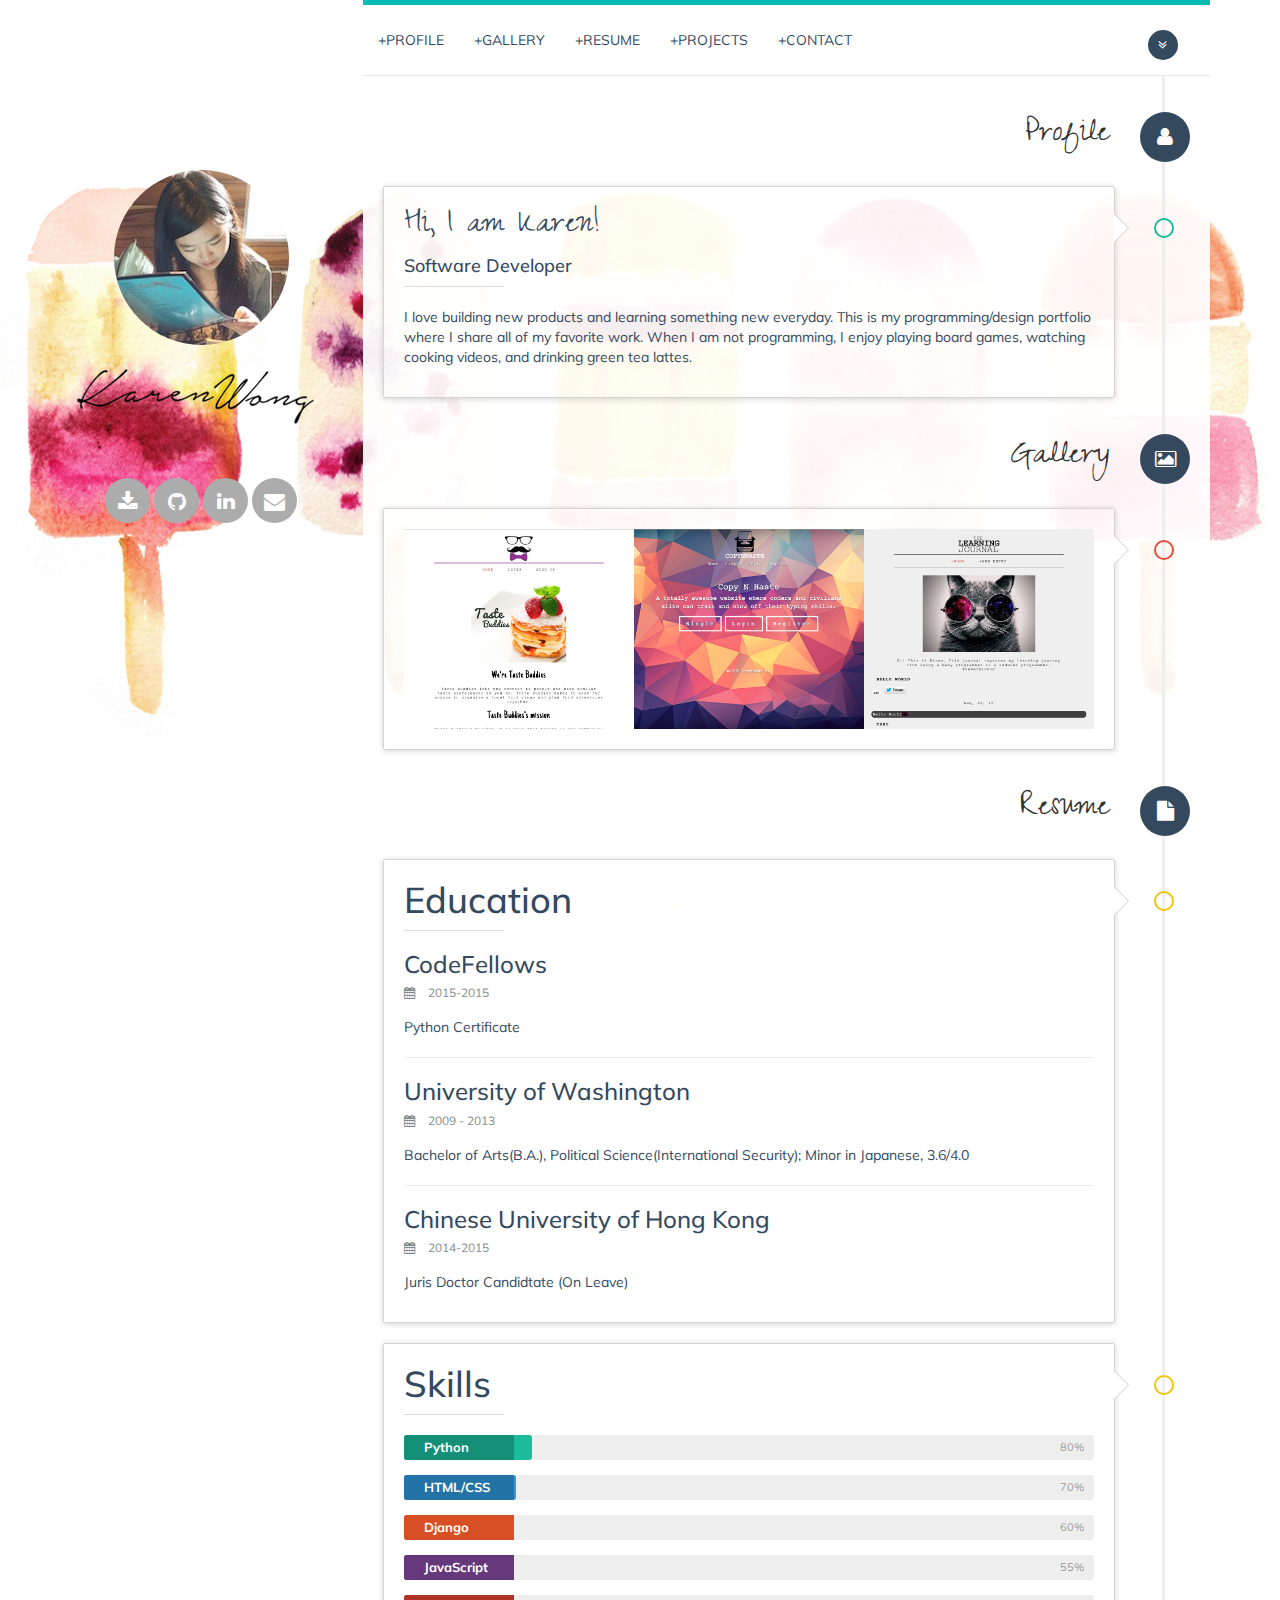
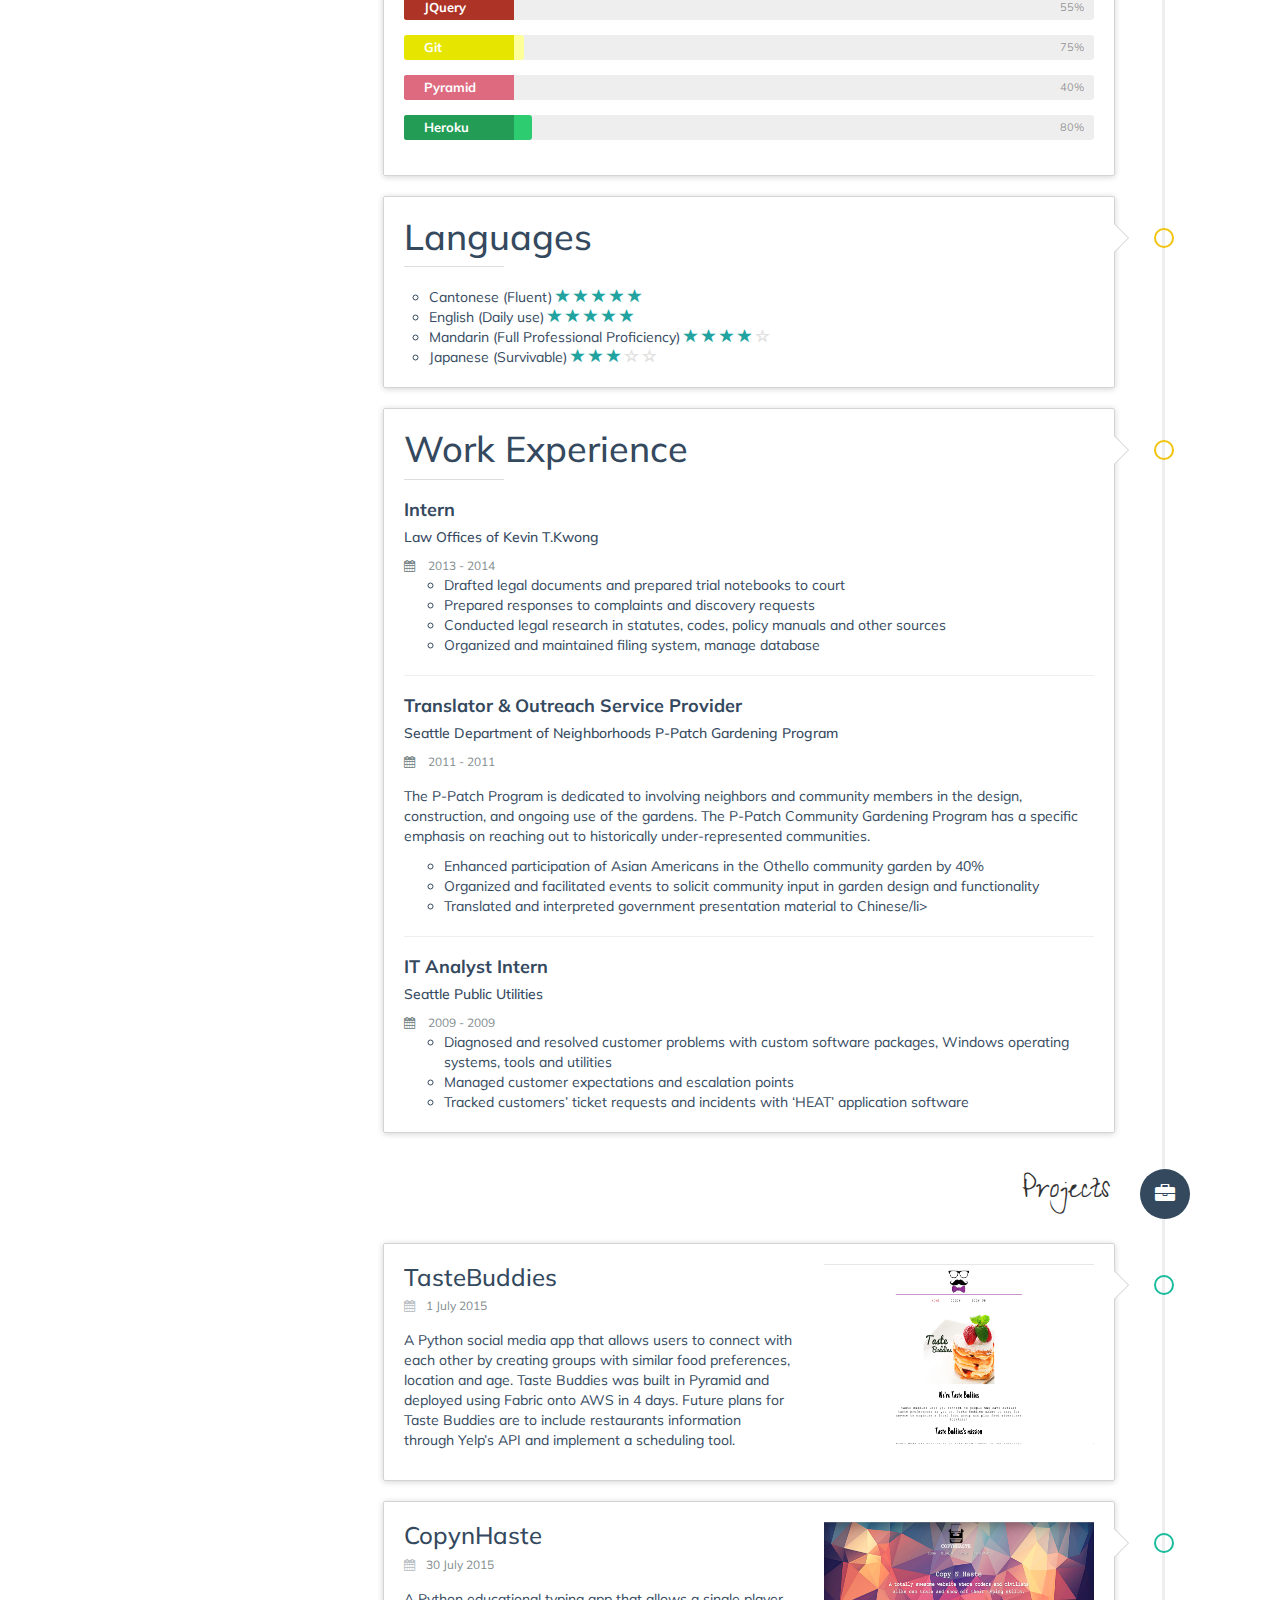
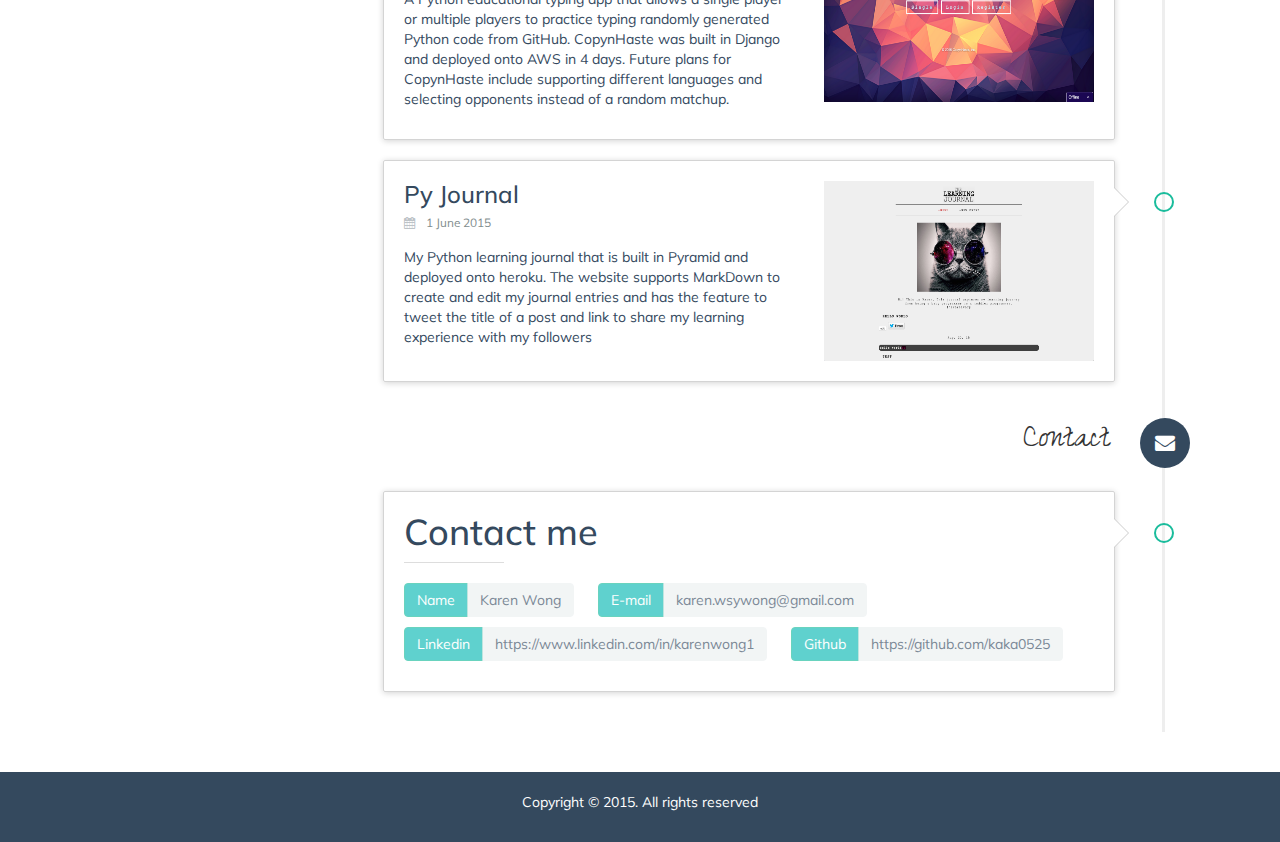
==== commit c40bc132: "add jquery on contact info so they are linked to my linkedin and github" ====
--- a/karenweb/themes/karenweb/index.html
+++ b/karenweb/themes/karenweb/index.html
@@ -9,6 +9,7 @@
     <meta name="author" content="">
 	<link rel="stylesheet" type="text/css" href="css/style.css">
 	<link href='https://fonts.googleapis.com/css?family=Zeyada' rel='stylesheet' type='text/css'>
+	<link href='https://fonts.googleapis.com/css?family=Muli' rel='stylesheet' type='text/css'>
 	<!-- HTML5 Shim and Respond.js IE8 support of HTML5 elements and media queries -->
     <!-- WARNING: Respond.js doesn't work if you view the page via file:// -->
     <!--[if lt IE 9]>
@@ -31,6 +32,7 @@
 					</div> -->
 					<div class="user">
 						<div class="text-center">
+							<br></br><br></br><br></br><br></br>
 							<img src="img/user/karen.jpg" class="img-circle">
 							<img src="img/content/signature.png">
 						</div>
@@ -61,9 +63,9 @@
 						<div class="collapse navbar-collapse navbar-ex1-collapse">
 							<ul class="nav navbar-nav navbar-left">
 								<li class="page-scroll"><a href="#id-profile">+PROFILE</a></li>
-								<li class="page-scroll"><a href="#id-work">+Gallery</a></li>
+								<li class="page-scroll"><a href="#id-work">+GALLERY</a></li>
 								<li class="page-scroll"><a href="#id-resume">+RESUME</a></li>
-								<li class="page-scroll"><a href="#id-blog">+SKILLS</a></li>
+								<li class="page-scroll"><a href="#id-blog">+PROJECTS</a></li>
 								<li class="page-scroll"><a href="#id-contact">+CONTACT</a></li>
 							</ul>
 							<ul class="nav navbar-nav navbar-right">
@@ -86,7 +88,7 @@
 					        <li id="profile">
 					          	<div class="timeline-badge primary"></div>
 					          	<div class="timeline-panel">
-					          		<h1>Hello, I am <strong>KAREN WONG</strong></h1>
+					          		<h1 style="font-family:Zeyada;">Hi, I am Karen!</h1>
 					          		<h4>Software Developer</h4>
 					          		<div class="hr-left"></div>
 
@@ -97,7 +99,7 @@
 
 					        <!-- start:work -->
 					        <li id="id-work">
-								<div class="timeline-badge default"><i class="fa fa-briefcase"></i></div>
+								<div class="timeline-badge default"><i class="fa fa-picture-o"></i></div>
 								<h1 class="timeline-head">Gallery</h1>
 							</li>
 							<li>
@@ -322,7 +324,7 @@
 
 					        <!-- start:blog -->
 					        <li id="id-blog">
-					        	<div class="timeline-badge default"><i class="fa fa-comments"></i></div>
+					        	<div class="timeline-badge default"><i class="fa fa-briefcase"></i></div>
 					        	<h1 class="timeline-head">Projects</h1>
 					        </li>
 					        <li>
@@ -383,9 +385,7 @@
 					        	<div class="timeline-badge default"><i class="fa fa-envelope"></i></div>
 					        	<h1 class="timeline-head">Contact</h1>
 					        </li>
-					        <li>
-					          	<div class="timeline-badge primary"></div>
-					        </li>
+
 					        <li>
                              <div class="timeline-badge primary"></div>
 					          	<div class="timeline-panel">
@@ -394,18 +394,18 @@
 
 					          		<div class="btn-group">
 									  	<button type="button" disabled class="btn btn-primary">Name</button>
-									  	<button type="button" disabled class="btn btn-default">KAREN WONG</button>
+									  	<button type="button" disabled class="btn btn-default">Karen Wong</button>
 									</div>
 
-									<div class="btn-group">
+									<div class="btn-group" data-link="mailto:karen.wsywong@gmail.com">
 									  	<button type="button" disabled class="btn btn-primary">E-mail</button>
 									  	<button type="button" disabled class="btn btn-default">karen.wsywong@gmail.com</button>
 									</div>
-									<div class="btn-group">
+									<div class="btn-group" data-link="https://www.linkedin.com/in/karenwong1">
 									  	<button type="button" disabled class="btn btn-primary">Linkedin</button>
 									  	<button type="button" disabled class="btn btn-default">https://www.linkedin.com/in/karenwong1</button>
 									</div>
-									<div class="btn-group">
+									<div class="btn-group" data-link="https://github.com/kaka0525">
 									  	<button type="button" disabled class="btn btn-primary">Github</button>
 									  	<button type="button" disabled class="btn btn-default">https://github.com/kaka0525</button>
 									</div>
--- a/karenweb/themes/karenweb/css/style.css
+++ b/karenweb/themes/karenweb/css/style.css
@@ -21,7 +21,7 @@
 }
 
 body{
-	font-family: "Courier", sans-serif;
+	font-family: "Muli",Courier, sans-serif;
 	font-weight: 400;
 /*	background-color: #ecf0f1;*/
     background: url(../img/content/popsicle.jpg) no-repeat center center fixed;
@@ -79,7 +79,7 @@
 }
 
 .btn.btn-primary{
-	background-color: #1abc9c;
+	background-color: #0ABAB5;
 	color: #fff;
 	border: 1px solid #1abc9c;
 }
@@ -195,7 +195,6 @@
 ===========================*/
 
 #sidebar{
-	border-top: 10px solid #1abc9c;
 	margin-bottom: 30px;
 }
 
@@ -303,7 +302,7 @@
 }
 
 #sidebar .link-me .hr-center{
-	height: 3px;
+	height: 0px;
 	background-color: #34495e;
 	margin: 0 auto;
 	width: 100px;
@@ -314,8 +313,8 @@
 ===========================*/
 
 #content{
-	background-color: #fff;
-	border-top: 10px solid #16a085;
+	background-color: rgba(255,255,255, 0.93);
+	border-top: 5px solid #0ABAB5;
 	border-bottom-right-radius: 10px;
 	-webkit-border-bottom-right-radius: 10px;
 	   -moz-border-bottom-right-radius: 10px;
@@ -330,7 +329,7 @@
 
 #content .navbar{
 	margin-bottom: 0;
-	background-color: #ecf0f1;
+	background-color: white;
 }
 
 #content .navbar-default .navbar-nav > .active > a,
@@ -765,7 +764,7 @@
 
 footer{
 	background-color: #34495e;
-	padding: 30px 20px 20px 20px;
+	padding: 10px 20px 20px 20px;
 	margin-top: 30px;
 }
 
@@ -782,6 +781,10 @@
         position: fixed !important;
     }
 
+[data-link] {
+    cursor: pointer;
+}
+
 /*	RESPONSIVE
 =============================*/
 
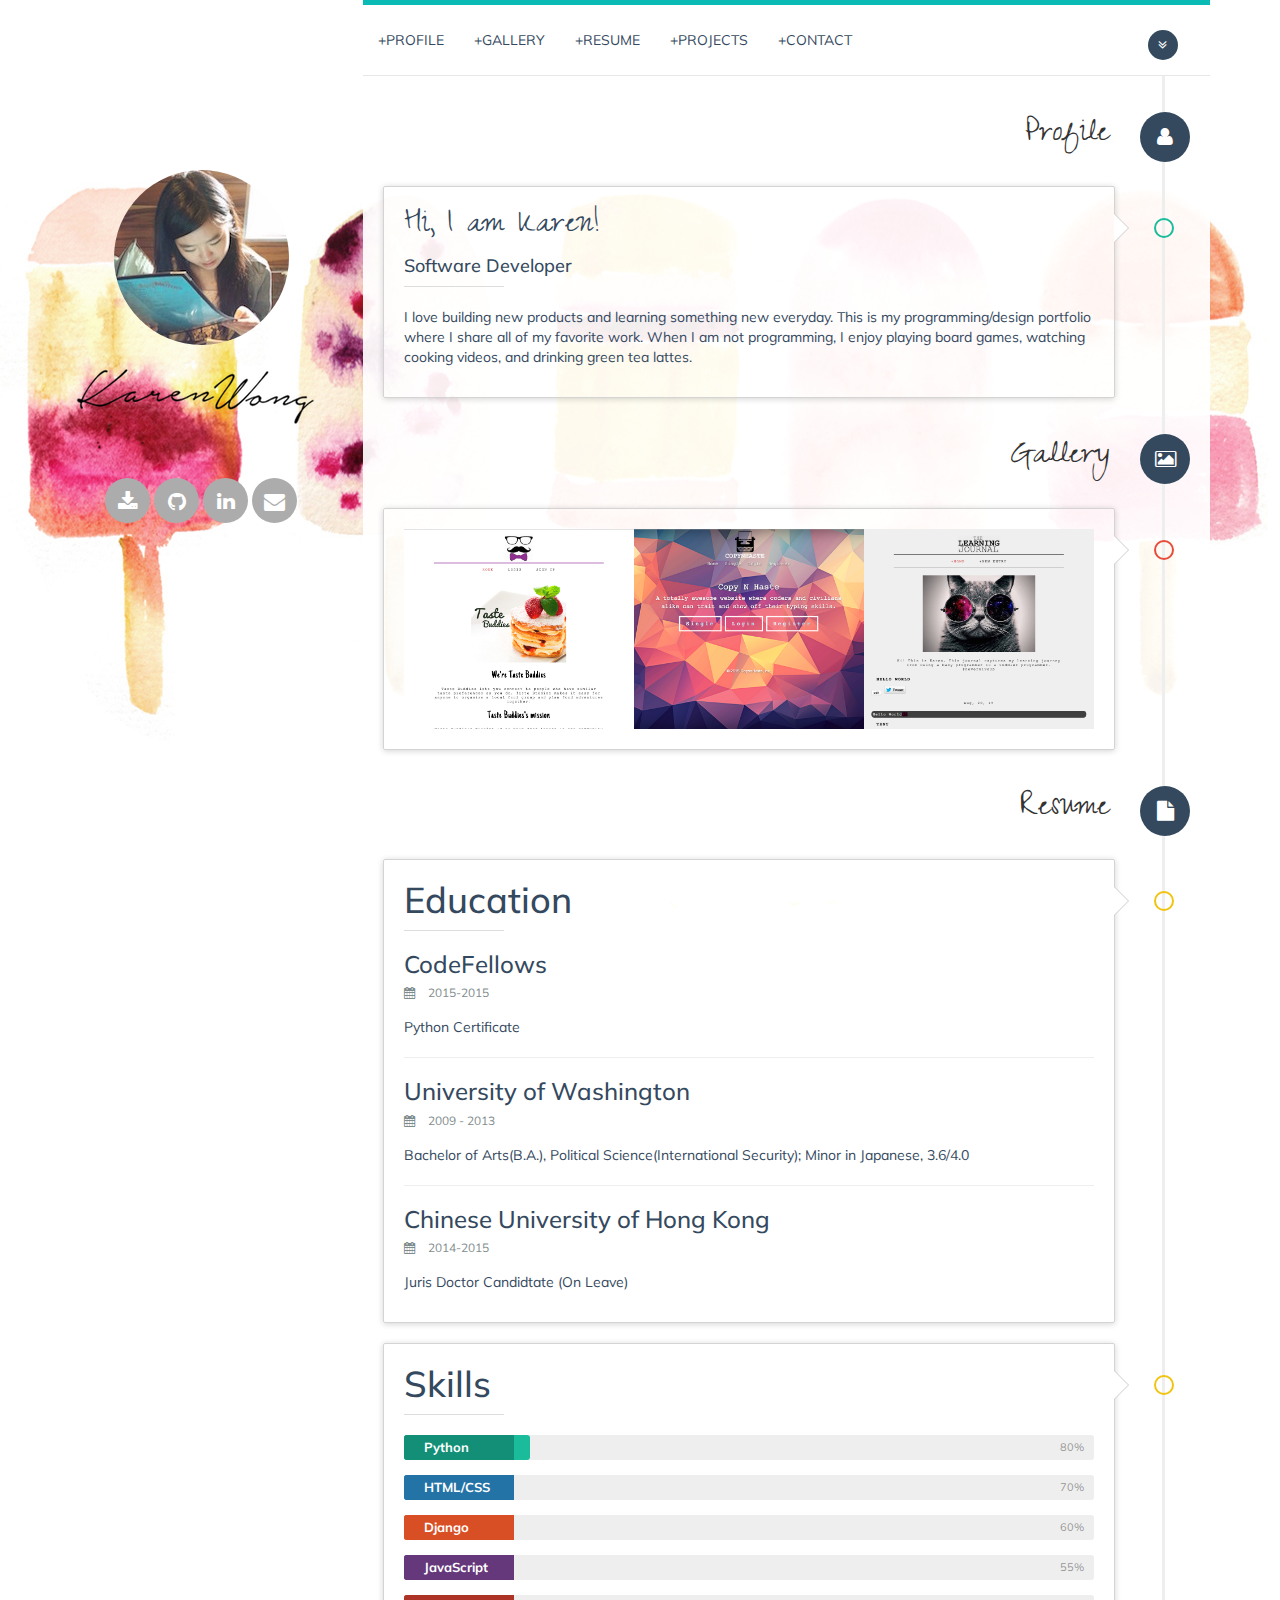
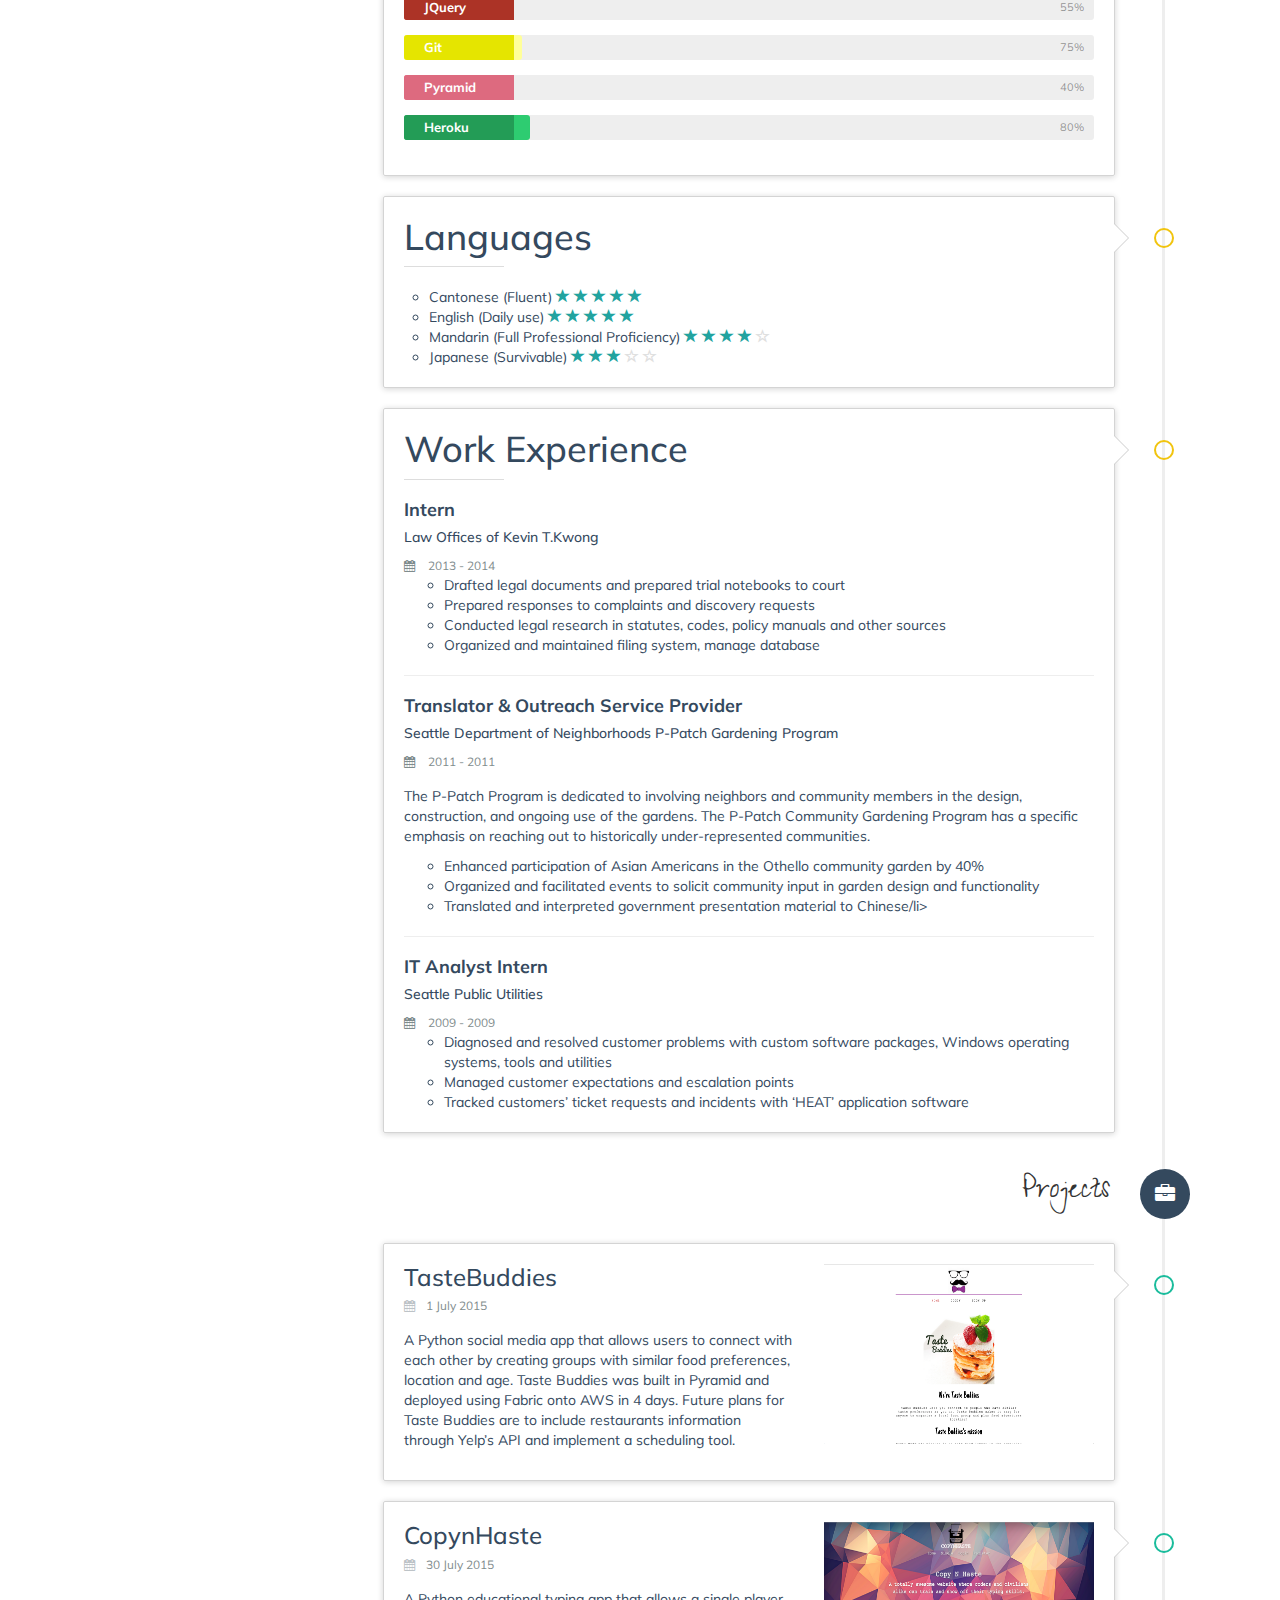
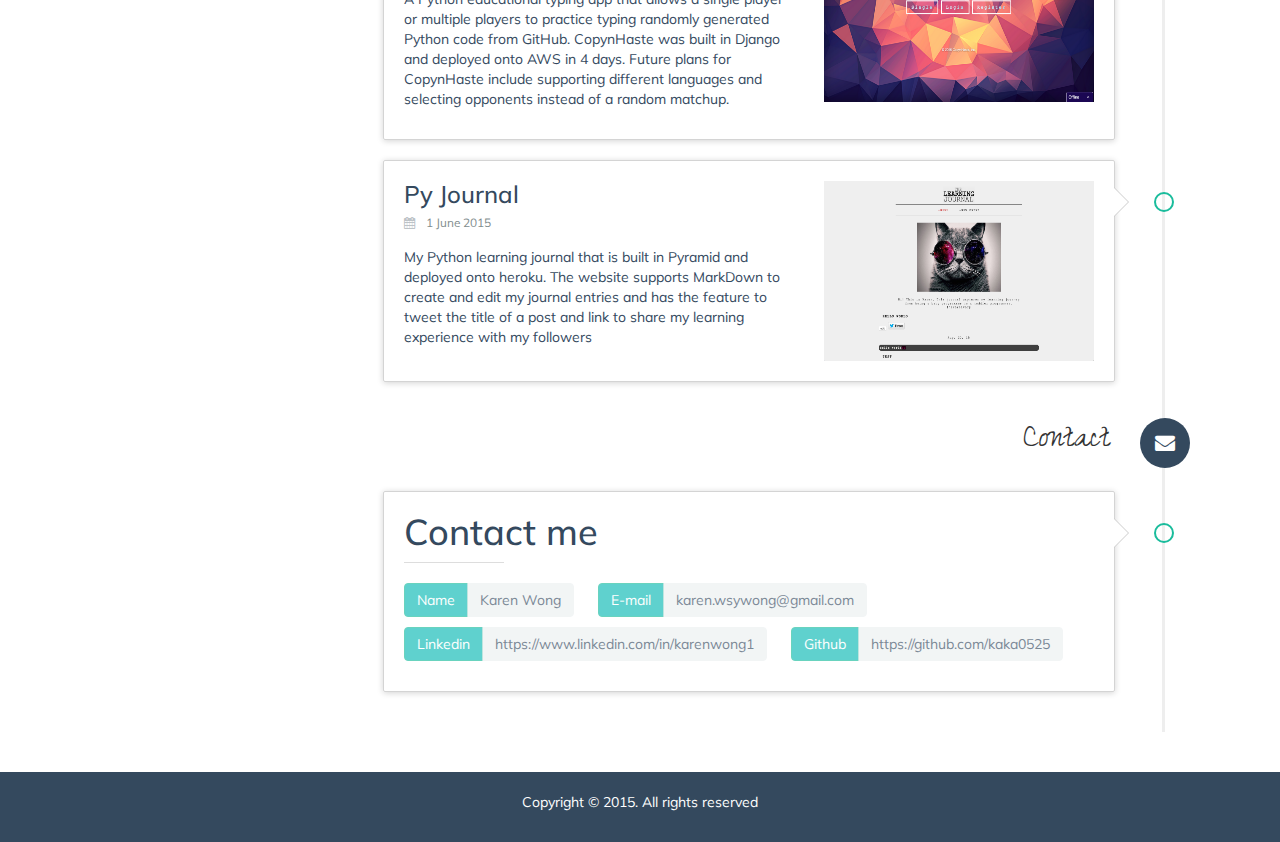
==== commit 753555b4: "change name of file" ====
--- a/karenweb/themes/karenweb/index.html
+++ b/karenweb/themes/karenweb/index.html
@@ -236,6 +236,7 @@
 										<ul class="no-bullets">
 											<li>
 												<span class="ability-title">Cantonese (Fluent)</span>
+												<span></span>
 												<span class="ability-score">
 													<span class="glyphicon glyphicon-star filled"></span>
 													<span class="glyphicon glyphicon-star filled"></span>
